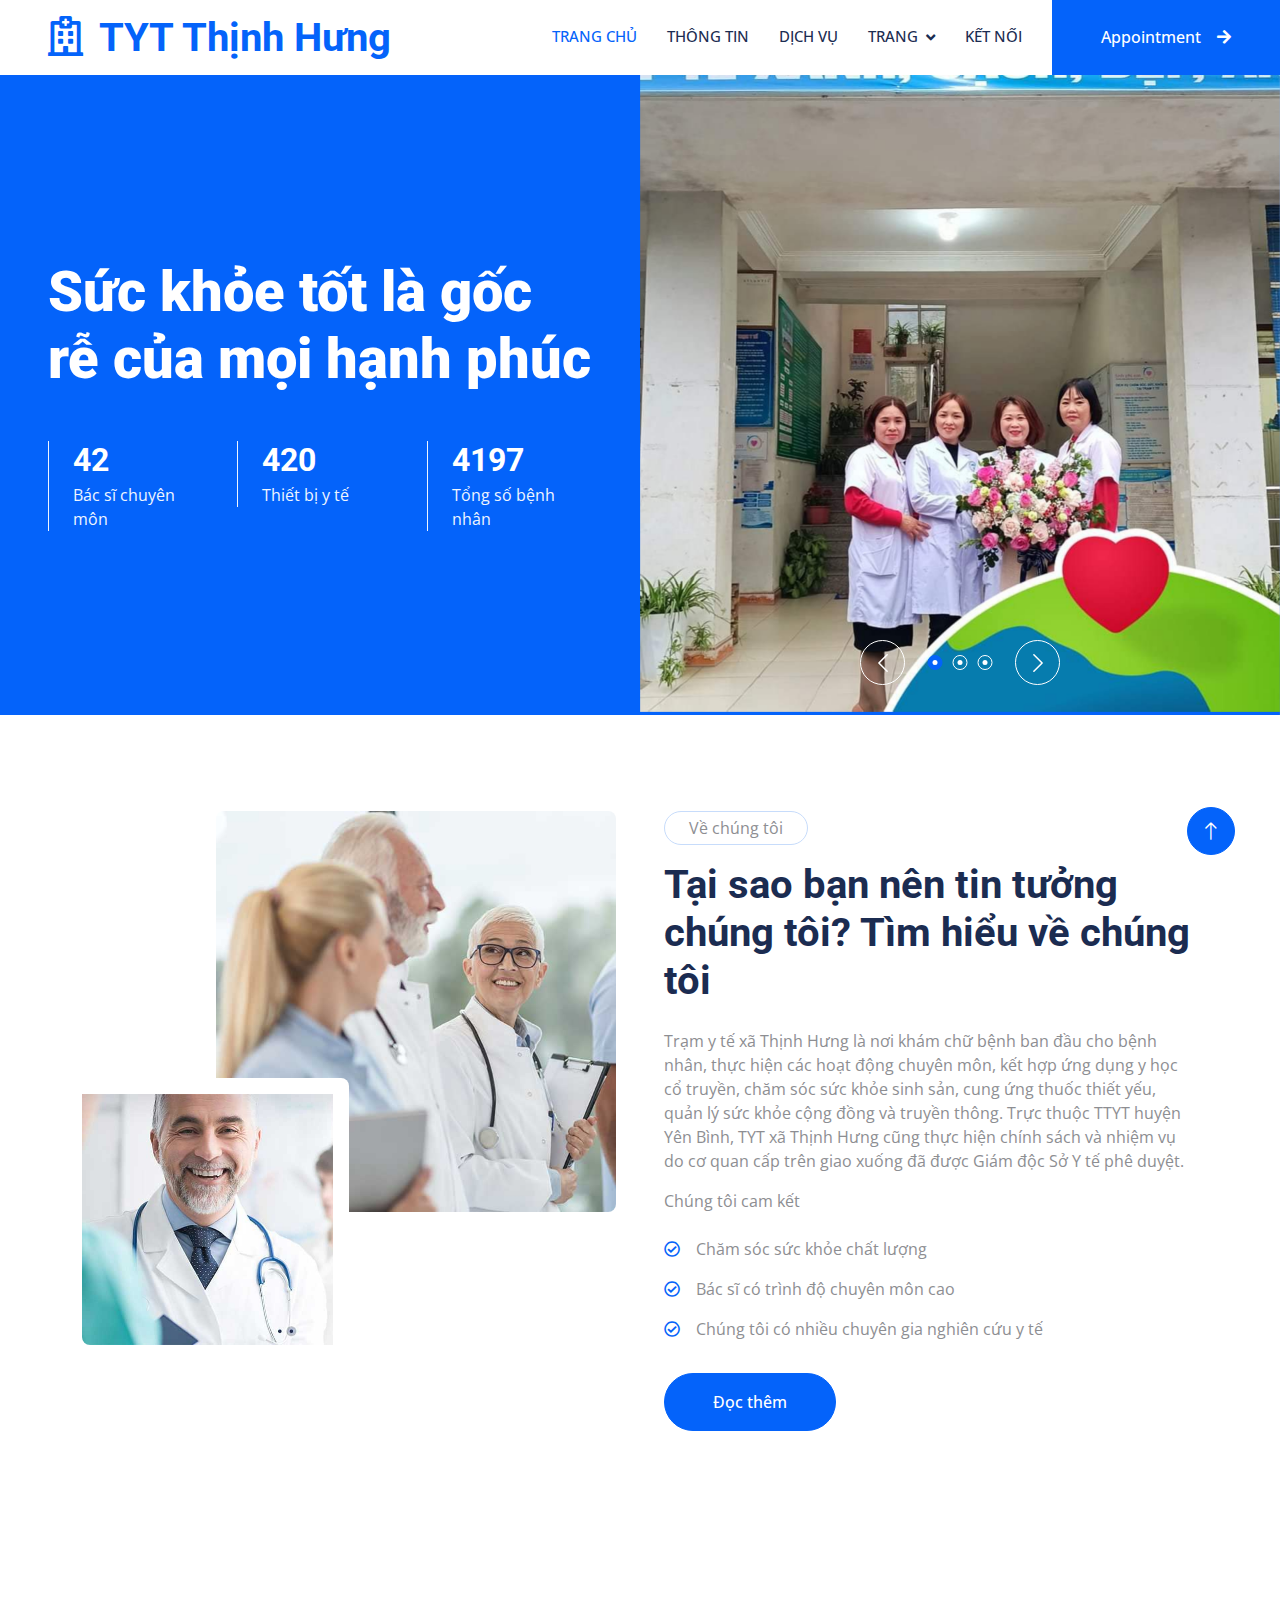
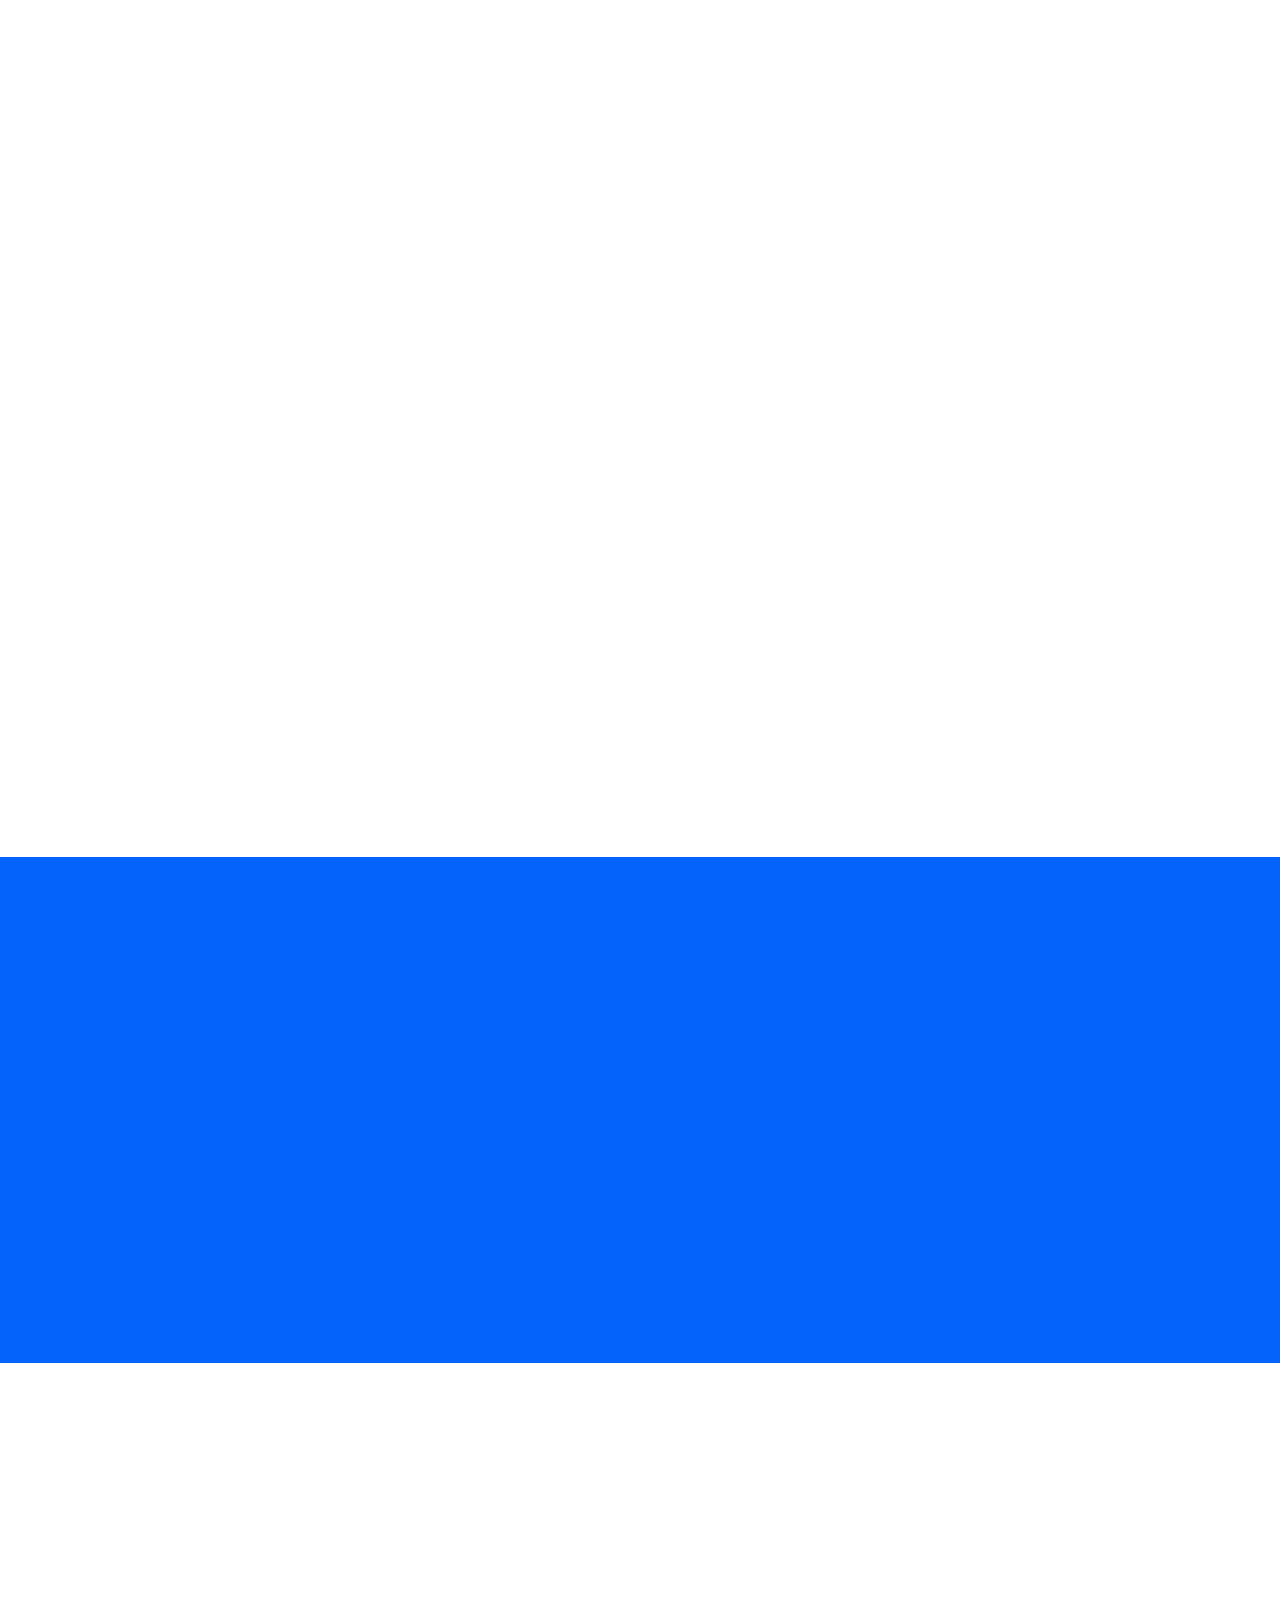
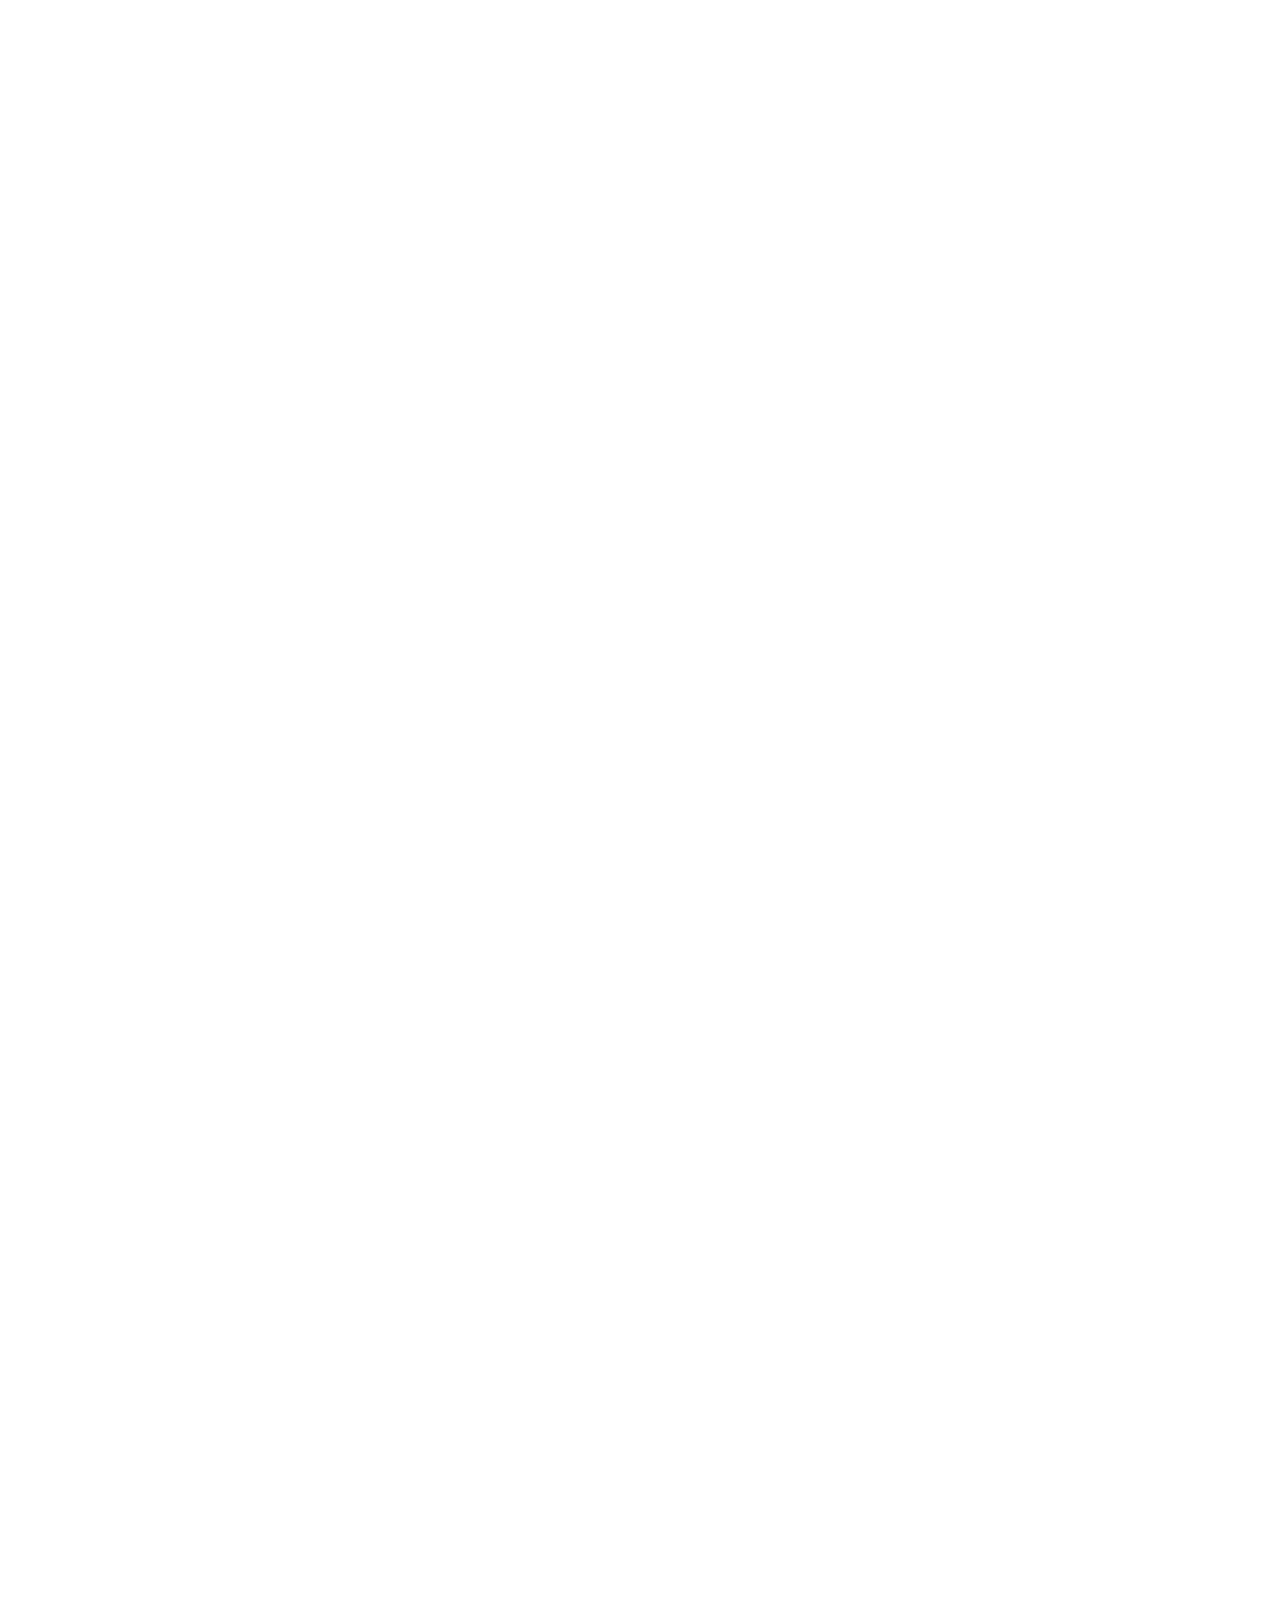
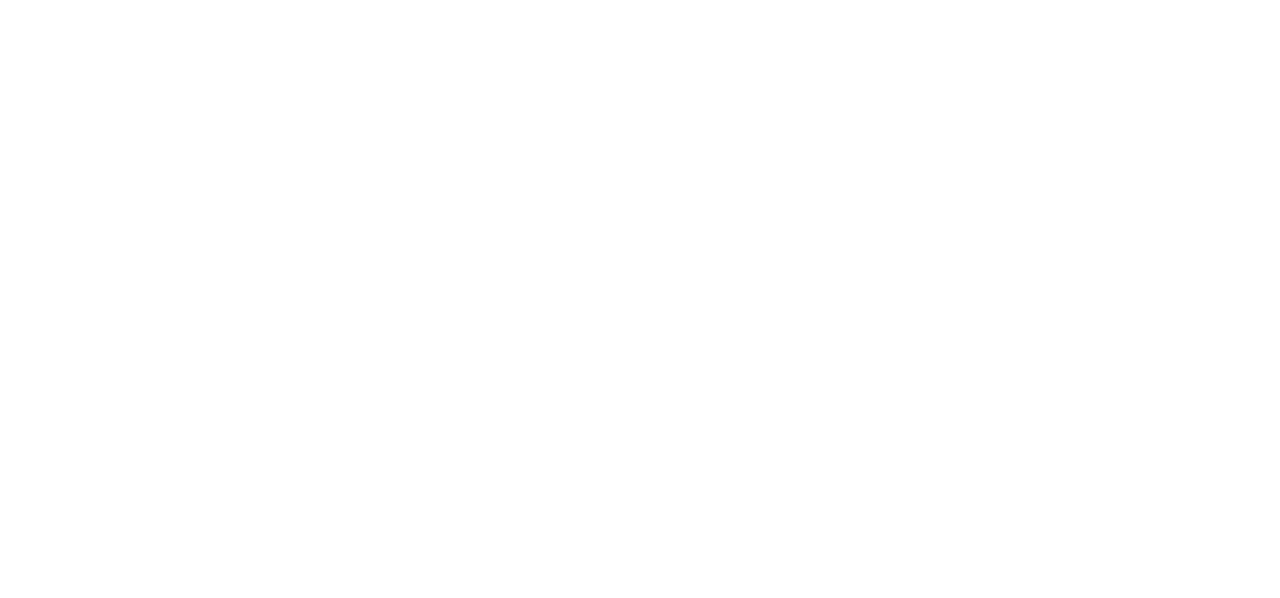
==== index.html @ c7a98147 "Add files via upload" ====
<!DOCTYPE html>
<html lang="en">

<head>
    <meta charset="utf-8">
    <title>Trạm y tế Thịnh Hưng</title>
    <meta content="width=device-width, initial-scale=1.0" name="viewport">
    <meta content="" name="keywords">
    <meta content="" name="description">

    <!-- Favicon -->
    <link href="img/favicon.ico" rel="icon">
    <link rel="shortcut icon" type="image/png" href="./img/icon-web.jpg"/>

    <!-- Google Web Fonts -->
    <link rel="preconnect" href="https://fonts.googleapis.com">
    <link rel="preconnect" href="https://fonts.gstatic.com" crossorigin>
    <link href="https://fonts.googleapis.com/css2?family=Open+Sans:wght@400;500&family=Roboto:wght@500;700;900&display=swap" rel="stylesheet"> 

    <!-- Icon Font Stylesheet -->
    <link href="https://cdnjs.cloudflare.com/ajax/libs/font-awesome/5.10.0/css/all.min.css" rel="stylesheet">
    <link href="https://cdn.jsdelivr.net/npm/bootstrap-icons@1.4.1/font/bootstrap-icons.css" rel="stylesheet">

    <!-- Libraries Stylesheet -->
    <link href="lib/animate/animate.min.css" rel="stylesheet">
    <link href="lib/owlcarousel/assets/owl.carousel.min.css" rel="stylesheet">
    <link href="lib/tempusdominus/css/tempusdominus-bootstrap-4.min.css" rel="stylesheet" />

    <!-- Customized Bootstrap Stylesheet -->
    <link href="css/bootstrap.min.css" rel="stylesheet">

    <!-- Template Stylesheet -->
    <link href="css/style.css" rel="stylesheet">
</head>

<body>
    <!-- Spinner Start -->
    <div id="spinner" class="show bg-white position-fixed translate-middle w-100 vh-100 top-50 start-50 d-flex align-items-center justify-content-center">
        <div class="spinner-grow text-primary" style="width: 3rem; height: 3rem;" role="status">
            <span class="sr-only">Loading...</span>
        </div>
    </div>
    <!-- Spinner End -->


    <!-- Topbar Start -->
    <!-- <div class="container-fluid bg-light p-0 wow fadeIn" data-wow-delay="0.1s">
        <div class="row gx-0 d-none d-lg-flex">
            <div class="col-lg-7 px-5 text-start">
                <div class="h-100 d-inline-flex align-items-center py-3 me-4">
                    <small class="fa fa-map-marker-alt text-primary me-2"></small>
                    <small>Địa chỉ: Km19, quốc lộ 70, xã Thịnh Hưng, huyện Yên Bình, tỉnh Yên Bái
                    </small>
                </div>
                <div class="h-100 d-inline-flex align-items-center py-3">
                    <small class="far fa-clock text-primary me-2"></small>
                    <small>T2 - T6 : 08.00 Sáng - 17.00 Chiều</small>
                </div>
            </div>
            <div class="col-lg-5 px-5 text-end">
                <div class="h-100 d-inline-flex align-items-center py-3 me-4">
                    <small class="fa fa-phone-alt text-primary me-2"></small>
                    <small> HotLine: +0947 998 065
                    </small>
                </div>
                <div class="h-100 d-inline-flex align-items-center">
                    <a class="btn btn-sm-square rounded-circle bg-white text-primary me-1" href="https://www.facebook.com/p/Tr%E1%BA%A1m-y-t%E1%BA%BF-x%C3%A3-Th%E1%BB%8Bnh-H%C6%B0ng-61551927689350/"><i class="fab fa-facebook-f"></i></a>
                    <a class="btn btn-sm-square rounded-circle bg-white text-primary me-1" href=""><i class="fab fa-twitter"></i></a>
                    <a class="btn btn-sm-square rounded-circle bg-white text-primary me-1" href=""><i class="fab fa-linkedin-in"></i></a>
                    <a class="btn btn-sm-square rounded-circle bg-white text-primary me-0" href=""><i class="fab fa-instagram"></i></a>
                </div>
            </div>
        </div>
    </div> -->
    <!-- Topbar End -->


    <!-- Navbar Start -->
    <nav class="navbar navbar-expand-lg bg-white navbar-light sticky-top p-0 wow fadeIn" data-wow-delay="0.1s">
        <a href="index.html" class="navbar-brand d-flex align-items-center px-4 px-lg-5">
            <h1 class="m-0 text-primary"><i class="far fa-hospital me-3"></i>TYT Thịnh Hưng</h1>
        </a>
        <button type="button" class="navbar-toggler me-4" data-bs-toggle="collapse" data-bs-target="#navbarCollapse">
            <span class="navbar-toggler-icon"></span>
        </button>
        <div class="collapse navbar-collapse" id="navbarCollapse">
            <div class="navbar-nav ms-auto p-4 p-lg-0">
                <a href="index.html" class="nav-item nav-link active">Trang chủ</a>
                <a href="about.html" class="nav-item nav-link">Thông tin</a>
                <a href="service.html" class="nav-item nav-link">Dịch vụ</a>
                <div class="nav-item dropdown">
                    <a href="#" class="nav-link dropdown-toggle" data-bs-toggle="dropdown">Trang</a>
                    <div class="dropdown-menu rounded-0 rounded-bottom m-0">
                        <a href="feature.html" class="dropdown-item">Feature</a>
                        <a href="team.html" class="dropdown-item">Các B.S của chúng tôi</a>
                        <a href="appointment.html" class="dropdown-item">Đặt lịch thăm khám</a>
                        <a href="testimonial.html" class="dropdown-item">Đánh giá</a>
                        <a href="404.html" class="dropdown-item">404 Page</a>
                    </div>
                </div>
                <a href="contact.html" class="nav-item nav-link">Kết nối</a>
            </div>
            <a href="" class="btn btn-primary rounded-0 py-4 px-lg-5 d-none d-lg-block">Appointment<i class="fa fa-arrow-right ms-3"></i></a>
        </div>
    </nav>
    <!-- Navbar End -->


    <!-- Header Start -->
    <div class="container-fluid header bg-primary p-0 mb-5">
        <div class="row g-0 align-items-center flex-column-reverse flex-lg-row">
            <div class="col-lg-6 p-5 wow fadeIn" data-wow-delay="0.1s">
                <h1 class="display-4 text-white mb-5">Sức khỏe tốt là gốc rễ của mọi hạnh phúc</h1>
                <div class="row g-4">
                    <div class="col-sm-4">
                        <div class="border-start border-light ps-4">
                            <h2 class="text-white mb-1" data-toggle="counter-up">123</h2>
                            <p class="text-light mb-0">Bác sĩ chuyên môn</p>
                        </div>
                    </div>
                    <div class="col-sm-4">
                        <div class="border-start border-light ps-4">
                            <h2 class="text-white mb-1" data-toggle="counter-up">1234</h2>
                            <p class="text-light mb-0">Thiết bị y tế</p>
                        </div>
                    </div>
                    <div class="col-sm-4">
                        <div class="border-start border-light ps-4">
                            <h2 class="text-white mb-1" data-toggle="counter-up">12345</h2>
                            <p class="text-light mb-0">Tổng số bệnh nhân</p>
                        </div>
                    </div>
                </div>
            </div>
            <div class="col-lg-6 wow fadeIn" data-wow-delay="0.5s">
                <div class="owl-carousel header-carousel">
                    <div class="owl-carousel-item position-relative">
                        <img class="img-fluid" src="img/carosel_1-1.jpg" alt="">
                        <!-- <div class="owl-carousel-text">
                            <h1 class="display-1 text-white mb-0">Meo</h1>
                        </div> -->
                    </div>
                    <div class="owl-carousel-item position-relative">
                        <img class="img-fluid" src="img/carousel-2.jpg" alt="">
                        <!-- <div class="owl-carousel-text">
                            <h1 class="display-1 text-white mb-0">Dog</h1>
                        </div> -->
                    </div>
                    <div class="owl-carousel-item position-relative">
                        <img class="img-fluid" src="img/carousel-3.jpg" alt="">
                        <!-- <div class="owl-carousel-text">
                            <h1 class="display-1 text-white mb-0">Chicken</h1>
                        </div> -->
                    </div>
                </div>
            </div>
        </div>
    </div>
    <!-- Header End -->


    <!-- About Start -->
    <div class="container-xxl py-5">
        <div class="container">
            <div class="row g-5">
                <div class="col-lg-6 wow fadeIn" data-wow-delay="0.1s">
                    <div class="d-flex flex-column">
                        <img class="img-fluid rounded w-75 align-self-end" src="img/about-1.jpg" alt="">
                        <img class="img-fluid rounded w-50 bg-white pt-3 pe-3" src="img/about-2.jpg" alt="" style="margin-top: -25%;">
                    </div>
                </div>
                <div class="col-lg-6 wow fadeIn" data-wow-delay="0.5s">
                    <p class="d-inline-block border rounded-pill py-1 px-4">Về chúng tôi</p>
                    <h1 class="mb-4">Tại sao bạn nên tin tưởng chúng tôi? Tìm hiểu về chúng tôi</h1>
                    <p>Trạm y tế xã Thịnh Hưng là nơi khám chữ bệnh ban đầu cho bệnh nhân, thực hiện các hoạt động chuyên môn, kết hợp ứng dụng y học cổ truyền, chăm sóc sức khỏe sinh sản, cung ứng thuốc thiết yếu, quản lý sức khỏe cộng đồng và truyền thông. Trực thuộc TTYT huyện Yên Bình, TYT xã Thịnh Hưng cũng thực hiện chính sách và nhiệm vụ do cơ quan cấp trên giao xuống đã được Giám độc Sở Y tế phê duyệt.
                    </p>
                    <p class="mb-4">Chúng tôi cam kết</p>
                    <p><i class="far fa-check-circle text-primary me-3"></i>Chăm sóc sức khỏe chất lượng</p>
                    <p><i class="far fa-check-circle text-primary me-3"></i>Bác sĩ có trình độ chuyên môn cao</p>
                    <p><i class="far fa-check-circle text-primary me-3"></i>Chúng tôi có nhiều chuyên gia nghiên cứu y tế</p>
                    <a class="btn btn-primary rounded-pill py-3 px-5 mt-3" href="">Đọc thêm</a>
                </div>
            </div>
        </div>
    </div>
    <!-- About End -->


    <!-- Service Start -->
    <div class="container-xxl py-5">
        <div class="container">
            <div class="text-center mx-auto mb-5 wow fadeInUp" data-wow-delay="0.1s" style="max-width: 600px;">
                <p class="d-inline-block border rounded-pill py-1 px-4">Dịch vụ</p>
                <h1>Giải pháp chăm sóc sức khỏe</h1>
            </div>
            <div class="row g-4">
                <div class="col-lg-4 col-md-6 wow fadeInUp" data-wow-delay="0.1s">
                    <div class="service-item bg-light rounded h-100 p-5">
                        <div class="d-inline-flex align-items-center justify-content-center bg-white rounded-circle mb-4" style="width: 65px; height: 65px;">
                            <i class="fa fa-heartbeat text-primary fs-4"></i>
                        </div>
                        <h4 class="mb-3">Vắc xin cho trẻ em</h4>
                        <p class="mb-4">Cái j đó giới thiệu ra.</p>
                        <a class="btn" href=""><i class="fa fa-plus text-primary me-3"></i>Đọc thêm</a>
                    </div>
                </div>
                <div class="col-lg-4 col-md-6 wow fadeInUp" data-wow-delay="0.3s">
                    <div class="service-item bg-light rounded h-100 p-5">
                        <div class="d-inline-flex align-items-center justify-content-center bg-white rounded-circle mb-4" style="width: 65px; height: 65px;">
                            <i class="fa fa-x-ray text-primary fs-4"></i>
                        </div>
                        <h4 class="mb-3">Tiêm phòng</h4>
                        <p class="mb-4">Cái j đó giới thiệu ra.</p>
                        <a class="btn" href=""><i class="fa fa-plus text-primary me-3"></i>Đọc thêm</a>
                    </div>
                </div>
                <div class="col-lg-4 col-md-6 wow fadeInUp" data-wow-delay="0.5s">
                    <div class="service-item bg-light rounded h-100 p-5">
                        <div class="d-inline-flex align-items-center justify-content-center bg-white rounded-circle mb-4" style="width: 65px; height: 65px;">
                            <i class="fa fa-brain text-primary fs-4"></i>
                        </div>
                        <h4 class="mb-3">Khám tổng quát sức khỏe</h4>
                        <p class="mb-4">Cái j đó giới thiệu ra</p>
                        <a class="btn" href=""><i class="fa fa-plus text-primary me-3"></i>Read More</a>
                    </div>
                </div>
                <div class="col-lg-4 col-md-6 wow fadeInUp" data-wow-delay="0.1s">
                    <div class="service-item bg-light rounded h-100 p-5">
                        <div class="d-inline-flex align-items-center justify-content-center bg-white rounded-circle mb-4" style="width: 65px; height: 65px;">
                            <i class="fa fa-wheelchair text-primary fs-4"></i>
                        </div>
                        <h4 class="mb-3">Sơ cứu y tế</h4>
                        <p class="mb-4">Cái j đó giới thiệu ra</p>
                        <a class="btn" href=""><i class="fa fa-plus text-primary me-3"></i>Read More</a>
                    </div>
                </div>
                <div class="col-lg-4 col-md-6 wow fadeInUp" data-wow-delay="0.3s">
                    <div class="service-item bg-light rounded h-100 p-5">
                        <div class="d-inline-flex align-items-center justify-content-center bg-white rounded-circle mb-4" style="width: 65px; height: 65px;">
                            <i class="fa fa-tooth text-primary fs-4"></i>
                        </div>
                        <h4 class="mb-3">Phẫu thuật nha khoa</h4>
                        <p class="mb-4">Cái j đó giới thiệu ra</p>
                        <a class="btn" href=""><i class="fa fa-plus text-primary me-3"></i>Read More</a>
                    </div>
                </div>
                <div class="col-lg-4 col-md-6 wow fadeInUp" data-wow-delay="0.5s">
                    <div class="service-item bg-light rounded h-100 p-5">
                        <div class="d-inline-flex align-items-center justify-content-center bg-white rounded-circle mb-4" style="width: 65px; height: 65px;">
                            <i class="fa fa-vials text-primary fs-4"></i>
                        </div>
                        <h4 class="mb-3">Phòng thí nghiệm</h4>
                        <p class="mb-4">Cái j đó giới thiệu ra</p>
                        <a class="btn" href=""><i class="fa fa-plus text-primary me-3"></i>Read More</a>
                    </div>
                </div>
            </div>
        </div>
    </div>
    <!-- Service End -->


    <!-- Feature Start -->
    <div class="container-fluid bg-primary overflow-hidden my-5 px-lg-0">
        <div class="container feature px-lg-0">
            <div class="row g-0 mx-lg-0">
                <div class="col-lg-6 feature-text py-5 wow fadeIn" data-wow-delay="0.1s">
                    <div class="p-lg-5 ps-lg-0">
                        <p class="d-inline-block border rounded-pill text-light py-1 px-4">Đặc điểm nổi bật</p>
                        <h1 class="text-white mb-4">Tại sao nên chọn chúng tôi</h1>
                        <p class="text-white mb-4 pb-2">Thích thì chọn</p>
                        <div class="row g-4">
                            <div class="col-6">
                                <div class="d-flex align-items-center">
                                    <div class="d-flex flex-shrink-0 align-items-center justify-content-center rounded-circle bg-light" style="width: 55px; height: 55px;">
                                        <i class="fa fa-user-md text-primary"></i>
                                    </div>
                                    <div class="ms-4">
                                        <p class="text-white mb-2">Kinh nghiệm</p>
                                        <h5 class="text-white mb-0">Bác sĩ</h5>
                                    </div>
                                </div>
                            </div>
                            <div class="col-6">
                                <div class="d-flex align-items-center">
                                    <div class="d-flex flex-shrink-0 align-items-center justify-content-center rounded-circle bg-light" style="width: 55px; height: 55px;">
                                        <i class="fa fa-check text-primary"></i>
                                    </div>
                                    <div class="ms-4">
                                        <p class="text-white mb-2">Chất lượng</p>
                                        <h5 class="text-white mb-0">Dịch vụ</h5>
                                    </div>
                                </div>
                            </div>
                            <div class="col-6">
                                <div class="d-flex align-items-center">
                                    <div class="d-flex flex-shrink-0 align-items-center justify-content-center rounded-circle bg-light" style="width: 55px; height: 55px;">
                                        <i class="fa fa-comment-medical text-primary"></i>
                                    </div>
                                    <div class="ms-4">
                                        <p class="text-white mb-2">Tích cực</p>
                                        <h5 class="text-white mb-0">Tư vấn</h5>
                                    </div>
                                </div>
                            </div>
                            <div class="col-6">
                                <div class="d-flex align-items-center">
                                    <div class="d-flex flex-shrink-0 align-items-center justify-content-center rounded-circle bg-light" style="width: 55px; height: 55px;">
                                        <i class="fa fa-headphones text-primary"></i>
                                    </div>
                                    <div class="ms-4">
                                        <p class="text-white mb-2">24/24</p>
                                        <h5 class="text-white mb-0">Hỗ trợ</h5>
                                    </div>
                                </div>
                            </div>
                        </div>
                    </div>
                </div>
                <div class="col-lg-6 pe-lg-0 wow fadeIn" data-wow-delay="0.5s" style="min-height: 400px;">
                    <div class="position-relative h-100">
                        <img class="position-absolute img-fluid w-100 h-100" src="img/feature.jpg" style="object-fit: cover;" alt="">
                    </div>
                </div>
            </div>
        </div>
    </div>
    <!-- Feature End -->


    <!-- Team Start -->
    <div class="container-xxl py-5">
        <div class="container">
            <div class="text-center mx-auto mb-5 wow fadeInUp" data-wow-delay="0.1s" style="max-width: 600px;">
                <p class="d-inline-block border rounded-pill py-1 px-4">Bác sĩ</p>
                <h1>Kinh nghiệm của các Bác Sĩ chúng tôi</h1>
            </div>
            <div class="row g-4">
                <div class="col-lg-3 col-md-6 wow fadeInUp" data-wow-delay="0.1s">
                    <div class="team-item position-relative rounded overflow-hidden">
                        <div class="overflow-hidden">
                            <img class="img-fluid" src="img/team-1.jpg" alt="">
                        </div>
                        <div class="team-text bg-light text-center p-4">
                            <h5>Quỳnh Hương</h5>
                            <p class="text-primary">Khoa Tim mạch</p>
                            <div class="team-social text-center">
                                <a class="btn btn-square" href=""><i class="fab fa-facebook-f"></i></a>
                                <a class="btn btn-square" href=""><i class="fab fa-twitter"></i></a>
                                <a class="btn btn-square" href=""><i class="fab fa-instagram"></i></a>
                            </div>
                        </div>
                    </div>
                </div>
                <div class="col-lg-3 col-md-6 wow fadeInUp" data-wow-delay="0.3s">
                    <div class="team-item position-relative rounded overflow-hidden">
                        <div class="overflow-hidden">
                            <img class="img-fluid" src="img/BSLong.jpg" alt="">
                        </div>
                        <div class="team-text bg-light text-center p-4">
                            <h5>Hà Hoàng Long</h5>
                            <p class="text-primary">Khoa Sinh Sản</p>
                            <div class="team-social text-center">
                                <a class="btn btn-square" href=""><i class="fab fa-facebook-f"></i></a>
                                <a class="btn btn-square" href=""><i class="fab fa-twitter"></i></a>
                                <a class="btn btn-square" href=""><i class="fab fa-instagram"></i></a>
                            </div>
                        </div>
                    </div>
                </div>
                <div class="col-lg-3 col-md-6 wow fadeInUp" data-wow-delay="0.5s">
                    <div class="team-item position-relative rounded overflow-hidden">
                        <div class="overflow-hidden">
                            <img class="img-fluid" src="img/team-3.jpg" alt="">
                        </div>
                        <div class="team-text bg-light text-center p-4">
                            <h5>Doctor Name</h5>
                            <p class="text-primary">Department</p>
                            <div class="team-social text-center">
                                <a class="btn btn-square" href=""><i class="fab fa-facebook-f"></i></a>
                                <a class="btn btn-square" href=""><i class="fab fa-twitter"></i></a>
                                <a class="btn btn-square" href=""><i class="fab fa-instagram"></i></a>
                            </div>
                        </div>
                    </div>
                </div>
                <div class="col-lg-3 col-md-6 wow fadeInUp" data-wow-delay="0.7s">
                    <div class="team-item position-relative rounded overflow-hidden">
                        <div class="overflow-hidden">
                            <img class="img-fluid" src="img/team-4.jpg" alt="">
                        </div>
                        <div class="team-text bg-light text-center p-4">
                            <h5>Doctor Name</h5>
                            <p class="text-primary">Department</p>
                            <div class="team-social text-center">
                                <a class="btn btn-square" href=""><i class="fab fa-facebook-f"></i></a>
                                <a class="btn btn-square" href=""><i class="fab fa-twitter"></i></a>
                                <a class="btn btn-square" href=""><i class="fab fa-instagram"></i></a>
                            </div>
                        </div>
                    </div>
                </div>
            </div>
        </div>
    </div>
    <!-- Team End -->


    <!-- Appointment Start -->
    <div class="container-xxl py-5">
        <div class="container">
            <div class="row g-5">
                <div class="col-lg-6 wow fadeInUp" data-wow-delay="0.1s">
                    <p class="d-inline-block border rounded-pill py-1 px-4">Đặt Lịch</p>
                    <h1 class="mb-4">Đặt lịch hẹn đến thăm bác sĩ của chúng tôi</h1>
                    <p class="mb-4">Đặt lịch để làm j đó...</p>
                    <div class="bg-light rounded d-flex align-items-center p-5 mb-4">
                        <div class="d-flex flex-shrink-0 align-items-center justify-content-center rounded-circle bg-white" style="width: 55px; height: 55px;">
                            <i class="fa fa-phone-alt text-primary"></i>
                        </div>
                        <div class="ms-4">
                            <p class="mb-2">Liên hệ cho chúng tôi ngay</p>
                            <h5 class="mb-0">0947 998 065</h5>
                        </div>
                    </div>
                    <div class="bg-light rounded d-flex align-items-center p-5">
                        <div class="d-flex flex-shrink-0 align-items-center justify-content-center rounded-circle bg-white" style="width: 55px; height: 55px;">
                            <i class="fa fa-envelope-open text-primary"></i>
                        </div>
                        <div class="ms-4">
                            <p class="mb-2">Gửi thư cho chúng tôi qua địa chỉ: </p>
                            <h5 class="mb-0">tytthinhhingyb@gmail.com</h5>
                        </div>
                    </div>
                </div>
                <div class="col-lg-6 wow fadeInUp" data-wow-delay="0.5s">
                    <div class="bg-light rounded h-100 d-flex align-items-center p-5">
                        <form>
                            <div class="row g-3">
                                <div class="col-12 col-sm-6">
                                    <input type="text" class="form-control border-0" placeholder="Tên" style="height: 55px;">
                                </div>
                                <div class="col-12 col-sm-6">
                                    <input type="email" class="form-control border-0" placeholder="Địa chỉ Email" style="height: 55px;">
                                </div>
                                <div class="col-12 col-sm-6">
                                    <input type="text" class="form-control border-0" placeholder="Số điện thoại" style="height: 55px;">
                                </div>
                                <div class="col-12 col-sm-6">
                                    <select class="form-select border-0" style="height: 55px;">
                                        <option selected>Chọn bác sĩ</option>
                                        <option value="1">Doctor 1</option>
                                        <option value="2">Doctor 2</option>
                                        <option value="3">Doctor 3</option>
                                    </select>
                                </div>
                                <div class="col-12 col-sm-6">
                                    <div class="date" id="date" data-target-input="nearest">
                                        <input type="text"
                                            class="form-control border-0 datetimepicker-input"
                                            placeholder="Chọn ngày" data-target="#date" data-toggle="datetimepicker" style="height: 55px;">
                                    </div>
                                </div>
                                <div class="col-12 col-sm-6">
                                    <div class="time" id="time" data-target-input="nearest">
                                        <input type="text"
                                            class="form-control border-0 datetimepicker-input"
                                            placeholder="Chọn ngày" data-target="#time" data-toggle="datetimepicker" style="height: 55px;">
                                    </div>
                                </div>
                                <div class="col-12">
                                    <textarea class="form-control border-0" rows="5" placeholder="Hãy miêu tả vấn đề của bạn"></textarea>
                                </div>
                                <div class="col-12">
                                    <button class="btn btn-primary w-100 py-3" type="submit">Đặt lịch hẹn</button>
                                </div>
                            </div>
                        </form>
                    </div>
                </div>
            </div>
        </div>
    </div>
    <!-- Appointment End -->


    <!-- Testimonial Start -->
    <div class="container-xxl py-5">
        <div class="container">
            <div class="text-center mx-auto mb-5 wow fadeInUp" data-wow-delay="0.1s" style="max-width: 600px;">
                <p class="d-inline-block border rounded-pill py-1 px-4">Phản ánh</p>
                <h1>Bệnh nhân của chúng tôi nói gì!</h1>
            </div>
            <div class="owl-carousel testimonial-carousel wow fadeInUp" data-wow-delay="0.1s">
                <div class="testimonial-item text-center">
                    <img class="img-fluid bg-light rounded-circle p-2 mx-auto mb-4" src="img/testimonial-1.jpg" style="width: 100px; height: 100px;">
                    <div class="testimonial-text rounded text-center p-4">
                        <p>.</p>
                        <h5 class="mb-1">Tên bệnh nhân</h5>
                        <span class="fst-italic">Nghề nghiệp</span>
                    </div>
                </div>
                <div class="testimonial-item text-center">
                    <img class="img-fluid bg-light rounded-circle p-2 mx-auto mb-4" src="img/testimonial-2.jpg" style="width: 100px; height: 100px;">
                    <div class="testimonial-text rounded text-center p-4">
                        <p>Coment về bệnh tình</p>
                        <h5 class="mb-1">Tên bệnh nhân</h5>
                        <span class="fst-italic">Nghề nghiệp</span>
                    </div>
                </div>
                <div class="testimonial-item text-center">
                    <img class="img-fluid bg-light rounded-circle p-2 mx-auto mb-4" src="img/testimonial-3.jpg" style="width: 100px; height: 100px;">
                    <div class="testimonial-text rounded text-center p-4">
                        <p>Coment về bệnh tình</p>
                        <h5 class="mb-1">Tên bệnh nhân</h5>
                        <span class="fst-italic">Nghề nghiệp</span>
                    </div>
                </div>
            </div>
        </div>
    </div>
    <!-- Testimonial End -->


    <!-- Footer Start -->
    <div class="container-fluid bg-dark text-light footer mt-5 pt-5 wow fadeIn" data-wow-delay="0.1s">
        <div class="container py-5">
            <div class="row g-5">
                <div class="col-lg-3 col-md-6">
                    <h5 class="text-light mb-4">Địa chỉ</h5>
                    <p class="mb-2"><i class="fa fa-map-marker-alt me-3"></i>Km19, quốc lộ 70, xã Thịnh Hưng, huyện Yên Bình, tỉnh Yên Bái</p>
                    <p class="mb-2"><i class="fa fa-phone-alt me-3"></i>0947 998 065</p>
                    <p class="mb-2"><i class="fa fa-envelope me-3"></i>tytthinhhingyb@gmail.com</p>
                    <div class="d-flex pt-2">
                        <a class="btn btn-outline-light btn-social rounded-circle" href=""><i class="fab fa-twitter"></i></a>
                        <a class="btn btn-outline-light btn-social rounded-circle" href="https://www.facebook.com/p/Tr%E1%BA%A1m-y-t%E1%BA%BF-x%C3%A3-Th%E1%BB%8Bnh-H%C6%B0ng-61551927689350/"><i class="fab fa-facebook-f"></i></a>
                        <a class="btn btn-outline-light btn-social rounded-circle" href=""><i class="fab fa-youtube"></i></a>
                        <a class="btn btn-outline-light btn-social rounded-circle" href=""><i class="fab fa-linkedin-in"></i></a>
                    </div>
                </div>
                <div class="col-lg-3 col-md-6">
                    <h5 class="text-light mb-4">Dịch vụ </h5>
                    <a class="btn btn-link" href="">Vắc xin cho trẻ em</a>
                    <a class="btn btn-link" href="">Tiêm phòng</a>
                    <a class="btn btn-link" href="">Khám tổng quát sức khỏe</a>
                    <a class="btn btn-link" href="">Sơ cứu y tế</a>
                    <a class="btn btn-link" href="">Phẫu thuật nha khoa</a>
                    <a class="btn btn-link" href="">Phòng thí nghiệm</a>
                </div>
                <div class="col-lg-3 col-md-6">
                    <h5 class="text-light mb-4">Phụ lục</h5>
                    <a class="btn btn-link" href="">Về chúng tôi</a>
                    <a class="btn btn-link" href="">Liên hệ</a>
                    <a class="btn btn-link" href="">Dịch vụ của chúng tôi</a>
                    <a class="btn btn-link" href="">Điều khoản & Điều kiện</a>
                    <a class="btn btn-link" href="">Hỗ trợ</a>
                </div>
                <div class="col-lg-3 col-md-6">
                    <h5 class="text-light mb-4">Bản tin</h5>
                    <p>Lương y như từ mẫu.</p>
                    <div class="position-relative mx-auto" style="max-width: 400px;">
                        <input class="form-control border-0 w-100 py-3 ps-4 pe-5" type="text" placeholder="Email của bạn">
                        <button type="button" class="btn btn-primary py-2 position-absolute top-0 end-0 mt-2 me-2">Đăng ký</button>
                    </div>
                </div>
            </div>
        </div>
        <div class="container">
            <div class="copyright">
                <div class="row">
                    <div class="col-md-6 text-center text-md-start mb-3 mb-md-0">
                        &copy; <a class="border-bottom" href="#">Trạm y tế xã Thịnh Hưng</a>.
                    </div>
                    <div class="col-md-6 text-center text-md-end">
                        <!--/*** This template is free as long as you keep the footer author’s credit link/attribution link/backlink. If you'd like to use the template without the footer author’s credit link/attribution link/backlink, you can purchase the Credit Removal License from "https://htmlcodex.com/credit-removal". Thank you for your support. ***/-->
                        Designed By <a class="border-bottom" href="">ThienBK</a>
                    </div>
                </div>
            </div>
        </div>
    </div>
    <!-- Footer End -->


    <!-- Back to Top -->
    <a href="#" class="btn btn-lg btn-primary btn-lg-square rounded-circle back-to-top"><i class="bi bi-arrow-up"></i></a>


    <!-- JavaScript Libraries -->
    <script src="https://code.jquery.com/jquery-3.4.1.min.js"></script>
    <script src="https://cdn.jsdelivr.net/npm/bootstrap@5.0.0/dist/js/bootstrap.bundle.min.js"></script>
    <script src="lib/wow/wow.min.js"></script>
    <script src="lib/easing/easing.min.js"></script>
    <script src="lib/waypoints/waypoints.min.js"></script>
    <script src="lib/counterup/counterup.min.js"></script>
    <script src="lib/owlcarousel/owl.carousel.min.js"></script>
    <script src="lib/tempusdominus/js/moment.min.js"></script>
    <script src="lib/tempusdominus/js/moment-timezone.min.js"></script>
    <script src="lib/tempusdominus/js/tempusdominus-bootstrap-4.min.js"></script>

    <!-- Template Javascript -->
    <script src="js/main.js"></script>
</body>

</html>
---- css/style.css ----
/********** Template CSS **********/
:root {
    --primary: #0463FA;
    --light: #EFF5FF;
    --dark: #1B2C51;
}

.fw-medium {
    font-weight: 500 !important;
}

.fw-bold {
    font-weight: 700 !important;
}

.fw-black {
    font-weight: 900 !important;
}

.back-to-top {
    position: fixed;
    display: none;
    right: 45px;
    bottom: 45px;
    z-index: 99;
}


/*** Spinner ***/
#spinner {
    opacity: 0;
    visibility: hidden;
    transition: opacity .5s ease-out, visibility 0s linear .5s;
    z-index: 99999;
}

#spinner.show {
    transition: opacity .5s ease-out, visibility 0s linear 0s;
    visibility: visible;
    opacity: 1;
}


/*** Button ***/
.btn {
    font-weight: 500;
    transition: .5s;
}

.btn.btn-primary,
.btn.btn-secondary {
    color: #FFFFFF;
}

.btn-square {
    width: 38px;
    height: 38px;
}

.btn-sm-square {
    width: 32px;
    height: 32px;
}

.btn-lg-square {
    width: 48px;
    height: 48px;
}

.btn-square,
.btn-sm-square,
.btn-lg-square {
    padding: 0;
    display: flex;
    align-items: center;
    justify-content: center;
    font-weight: normal;
}


/*** Navbar ***/
.navbar .dropdown-toggle::after {
    border: none;
    content: "\f107";
    font-family: "Font Awesome 5 Free";
    font-weight: 900;
    vertical-align: middle;
    margin-left: 8px;
}

.navbar .navbar-nav .nav-link {
    margin-right: 30px;
    padding: 25px 0;
    color: #FFFFFF;
    font-size: 15px;
    font-weight: 500;
    text-transform: uppercase;
    outline: none;
}

.navbar .navbar-nav .nav-link:hover,
.navbar .navbar-nav .nav-link.active {
    color: var(--primary);
}

@media (max-width: 991.98px) {
    .navbar .navbar-nav .nav-link  {
        margin-right: 0;
        padding: 10px 0;
    }

    .navbar .navbar-nav {
        border-top: 1px solid #EEEEEE;
    }
}

.navbar .navbar-brand,
.navbar a.btn {
    height: 75px;
}

.navbar .navbar-nav .nav-link {
    color: var(--dark);
    font-weight: 500;
}

.navbar.sticky-top {
    top: -100px;
    transition: .5s;
}

@media (min-width: 992px) {
    .navbar .nav-item .dropdown-menu {
        display: block;
        border: none;
        margin-top: 0;
        top: 150%;
        opacity: 0;
        visibility: hidden;
        transition: .5s;
    }

    .navbar .nav-item:hover .dropdown-menu {
        top: 100%;
        visibility: visible;
        transition: .5s;
        opacity: 1;
    }
}


/*** Header ***/
.header-carousel .owl-carousel-text {
    position: absolute;
    width: 100%;
    height: 100%;
    padding: 3rem;
    top: 0;
    left: 0;
    display: flex;
    align-items: center;
    justify-content: center;
    text-shadow: 0 0 30px rgba(0, 0, 0, .1);
}

.header-carousel .owl-nav {
    position: absolute;
    width: 200px;
    height: 45px;
    bottom: 30px;
    left: 50%;
    transform: translateX(-50%);
    display: flex;
    justify-content: space-between;
}

.header-carousel .owl-nav .owl-prev,
.header-carousel .owl-nav .owl-next {
    width: 45px;
    height: 45px;
    display: flex;
    align-items: center;
    justify-content: center;
    color: #FFFFFF;
    background: transparent;
    border: 1px solid #FFFFFF;
    border-radius: 45px;
    font-size: 22px;
    transition: .5s;
}

.header-carousel .owl-nav .owl-prev:hover,
.header-carousel .owl-nav .owl-next:hover {
    background: var(--primary);
    border-color: var(--primary);
}

.header-carousel .owl-dots {
    position: absolute;
    height: 45px;
    bottom: 30px;
    left: 50%;
    transform: translateX(-50%);
    display: flex;
    align-items: center;
    justify-content: center;
}

.header-carousel .owl-dot {
    position: relative;
    display: inline-block;
    margin: 0 5px;
    width: 15px;
    height: 15px;
    background: transparent;
    border: 1px solid #FFFFFF;
    border-radius: 15px;
    transition: .5s;
}

.header-carousel .owl-dot::after {
    position: absolute;
    content: "";
    width: 5px;
    height: 5px;
    top: 4px;
    left: 4px;
    background: #FFFFFF;
    border-radius: 5px;
}

.header-carousel .owl-dot.active {
    background: var(--primary);
    border-color: var(--primary);
}

.page-header {
    background: url(../img/header-page.jpg) top center no-repeat;
    background-size: cover;
    text-shadow: 0 0 30px rgba(0, 0, 0, .1);
}

.breadcrumb-item + .breadcrumb-item::before {
    color: var(--light);
}


/*** Service ***/
.service-item {
    transition: .5s;
}

.service-item:hover {
    margin-top: -10px;
    box-shadow: 0 .5rem 1.5rem rgba(0, 0, 0, .08);
}

.service-item .btn {
    width: 40px;
    height: 40px;
    display: inline-flex;
    align-items: center;
    background: #FFFFFF;
    border-radius: 40px;
    white-space: nowrap;
    overflow: hidden;
    transition: .5s;
}

.service-item:hover .btn {
    width: 140px;
}


/*** Feature ***/
@media (min-width: 992px) {
    .container.feature {
        max-width: 100% !important;
    }

    .feature-text  {
        padding-left: calc(((100% - 960px) / 2) + .75rem);
    }
}

@media (min-width: 1200px) {
    .feature-text  {
        padding-left: calc(((100% - 1140px) / 2) + .75rem);
    }
}

@media (min-width: 1400px) {
    .feature-text  {
        padding-left: calc(((100% - 1320px) / 2) + .75rem);
    }
}


/*** Team ***/
.team-item img {
    position: relative;
    top: 0;
    transition: .5s;
}

.team-item:hover img {
    top: -30px;
}

.team-item .team-text {
    position: relative;
    height: 100px;
    transition: .5s;
}

.team-item:hover .team-text {
    margin-top: -60px;
    height: 160px;
}

.team-item .team-text .team-social {
    opacity: 0;
    transition: .5s;
}

.team-item:hover .team-text .team-social {
    opacity: 1;
}

.team-item .team-social .btn {
    display: inline-flex;
    color: var(--primary);
    background: #FFFFFF;
    border-radius: 40px;
}

.team-item .team-social .btn:hover {
    color: #FFFFFF;
    background: var(--primary);
}


/*** Appointment ***/
.bootstrap-datetimepicker-widget.bottom {
    top: auto !important;
}

.bootstrap-datetimepicker-widget .table * {
    border-bottom-width: 0px;
}

.bootstrap-datetimepicker-widget .table th {
    font-weight: 500;
}

.bootstrap-datetimepicker-widget.dropdown-menu {
    padding: 10px;
    border-radius: 2px;
}

.bootstrap-datetimepicker-widget table td.active,
.bootstrap-datetimepicker-widget table td.active:hover {
    background: var(--primary);
}

.bootstrap-datetimepicker-widget table td.today::before {
    border-bottom-color: var(--primary);
}


/*** Testimonial ***/
.testimonial-carousel::before {
    position: absolute;
    content: "";
    top: 0;
    left: 0;
    height: 100%;
    width: 0;
    background: linear-gradient(to right, rgba(255, 255, 255, 1) 0%, rgba(255, 255, 255, 0) 100%);
    z-index: 1;
}

.testimonial-carousel::after {
    position: absolute;
    content: "";
    top: 0;
    right: 0;
    height: 100%;
    width: 0;
    background: linear-gradient(to left, rgba(255, 255, 255, 1) 0%, rgba(255, 255, 255, 0) 100%);
    z-index: 1;
}

@media (min-width: 768px) {
    .testimonial-carousel::before,
    .testimonial-carousel::after {
        width: 200px;
    }
}

@media (min-width: 992px) {
    .testimonial-carousel::before,
    .testimonial-carousel::after {
        width: 300px;
    }
}

.testimonial-carousel .owl-item .testimonial-text {
    background: var(--light);
    transform: scale(.8);
    transition: .5s;
}

.testimonial-carousel .owl-item.center .testimonial-text {
    background: var(--primary);
    transform: scale(1);
}

.testimonial-carousel .owl-item .testimonial-text *,
.testimonial-carousel .owl-item .testimonial-item img {
    transition: .5s;
}

.testimonial-carousel .owl-item.center .testimonial-text * {
    color: var(--light) !important;
}

.testimonial-carousel .owl-item.center .testimonial-item img {
    background: var(--primary) !important;
} 

.testimonial-carousel .owl-nav {
    position: absolute;
    width: 350px;
    top: 15px;
    left: 50%;
    transform: translateX(-50%);
    display: flex;
    justify-content: space-between;
    opacity: 0;
    transition: .5s;
    z-index: 1;
}

.testimonial-carousel:hover .owl-nav {
    width: 300px;
    opacity: 1;
}

.testimonial-carousel .owl-nav .owl-prev,
.testimonial-carousel .owl-nav .owl-next {
    position: relative;
    color: var(--primary);
    font-size: 45px;
    transition: .5s;
}

.testimonial-carousel .owl-nav .owl-prev:hover,
.testimonial-carousel .owl-nav .owl-next:hover {
    color: var(--dark);
}


/*** Footer ***/
.footer .btn.btn-social {
    margin-right: 5px;
    width: 35px;
    height: 35px;
    display: flex;
    align-items: center;
    justify-content: center;
    color: var(--light);
    border: 1px solid #FFFFFF;
    transition: .3s;
}

.footer .btn.btn-social:hover {
    color: var(--primary);
}

.footer .btn.btn-link {
    display: block;
    margin-bottom: 5px;
    padding: 0;
    text-align: left;
    color: #FFFFFF;
    font-size: 15px;
    font-weight: normal;
    text-transform: capitalize;
    transition: .3s;
}

.footer .btn.btn-link::before {
    position: relative;
    content: "\f105";
    font-family: "Font Awesome 5 Free";
    font-weight: 900;
    margin-right: 10px;
}

.footer .btn.btn-link:hover {
    color: var(--primary);
    letter-spacing: 1px;
    box-shadow: none;
}

.footer .copyright {
    padding: 25px 0;
    font-size: 15px;
    border-top: 1px solid rgba(256, 256, 256, .1);
}

.footer .copyright a {
    color: var(--light);
}

.footer .copyright a:hover {
    color: var(--primary);
}
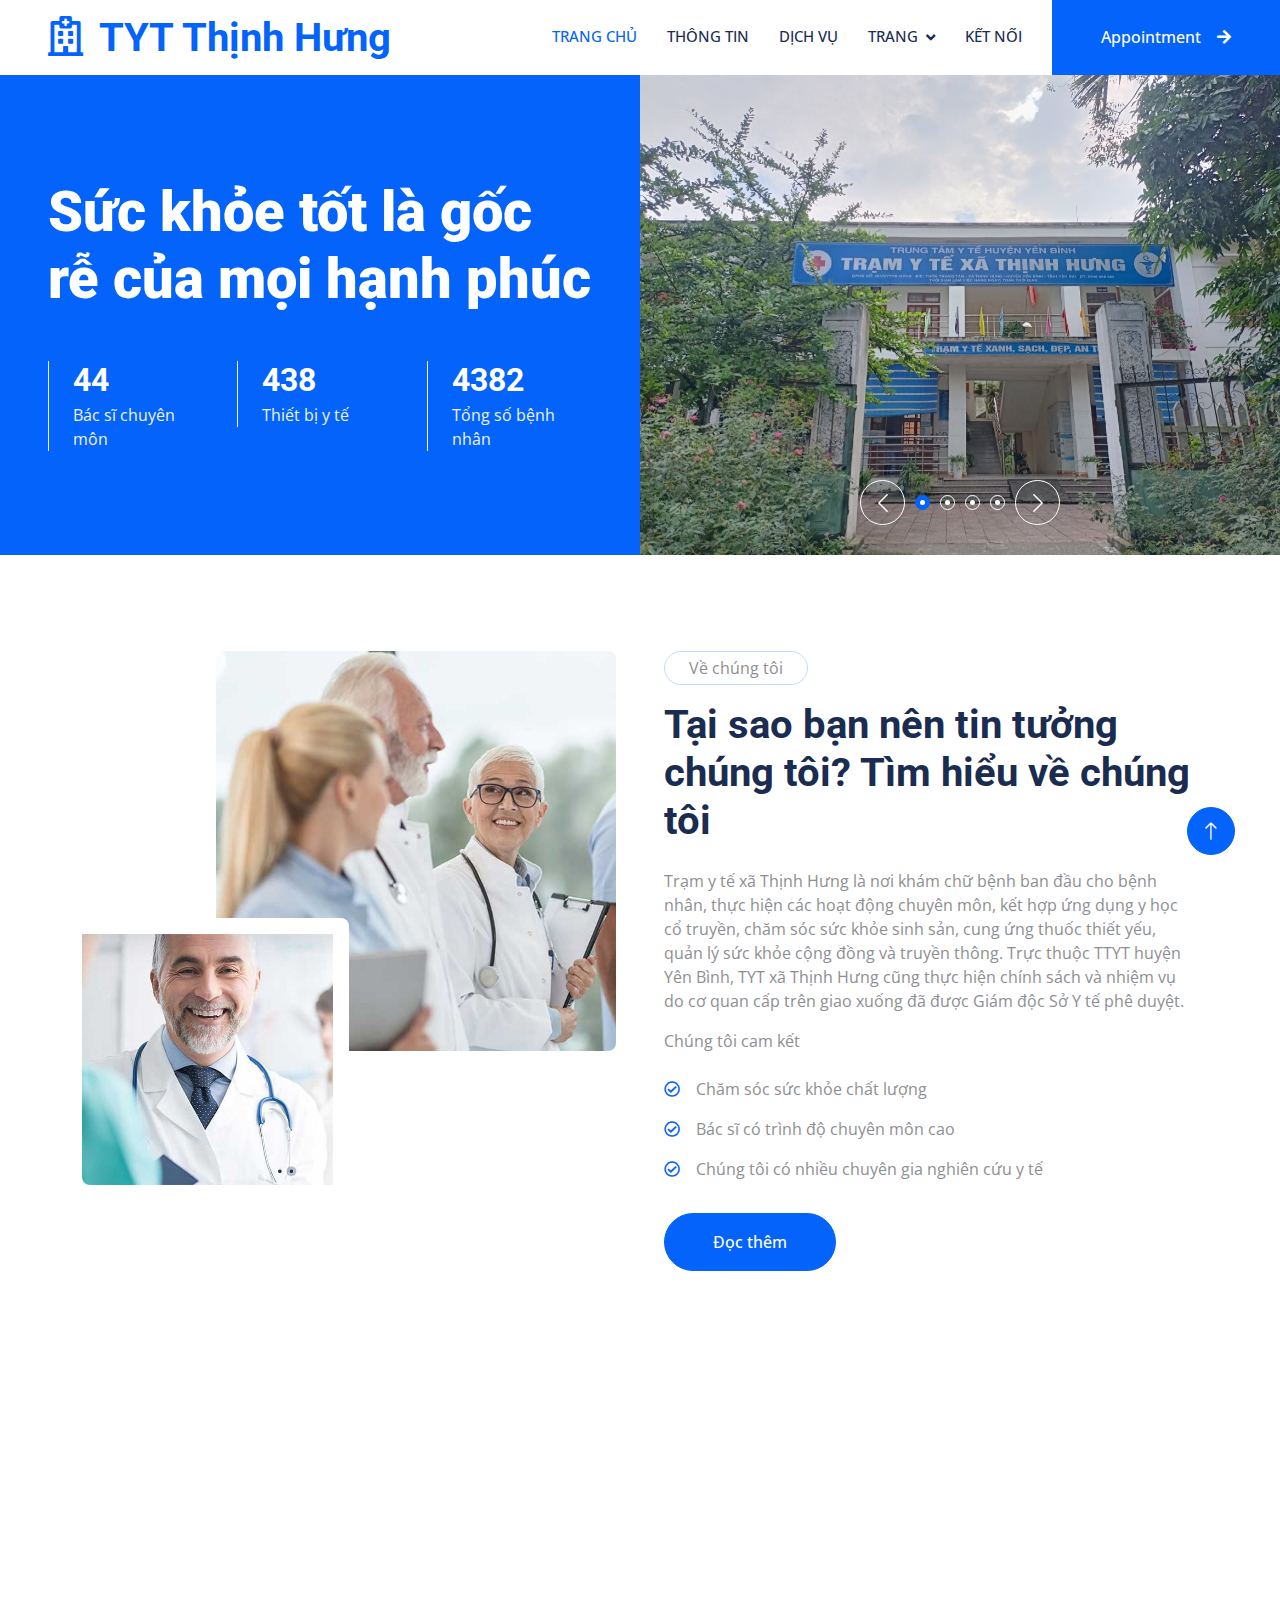
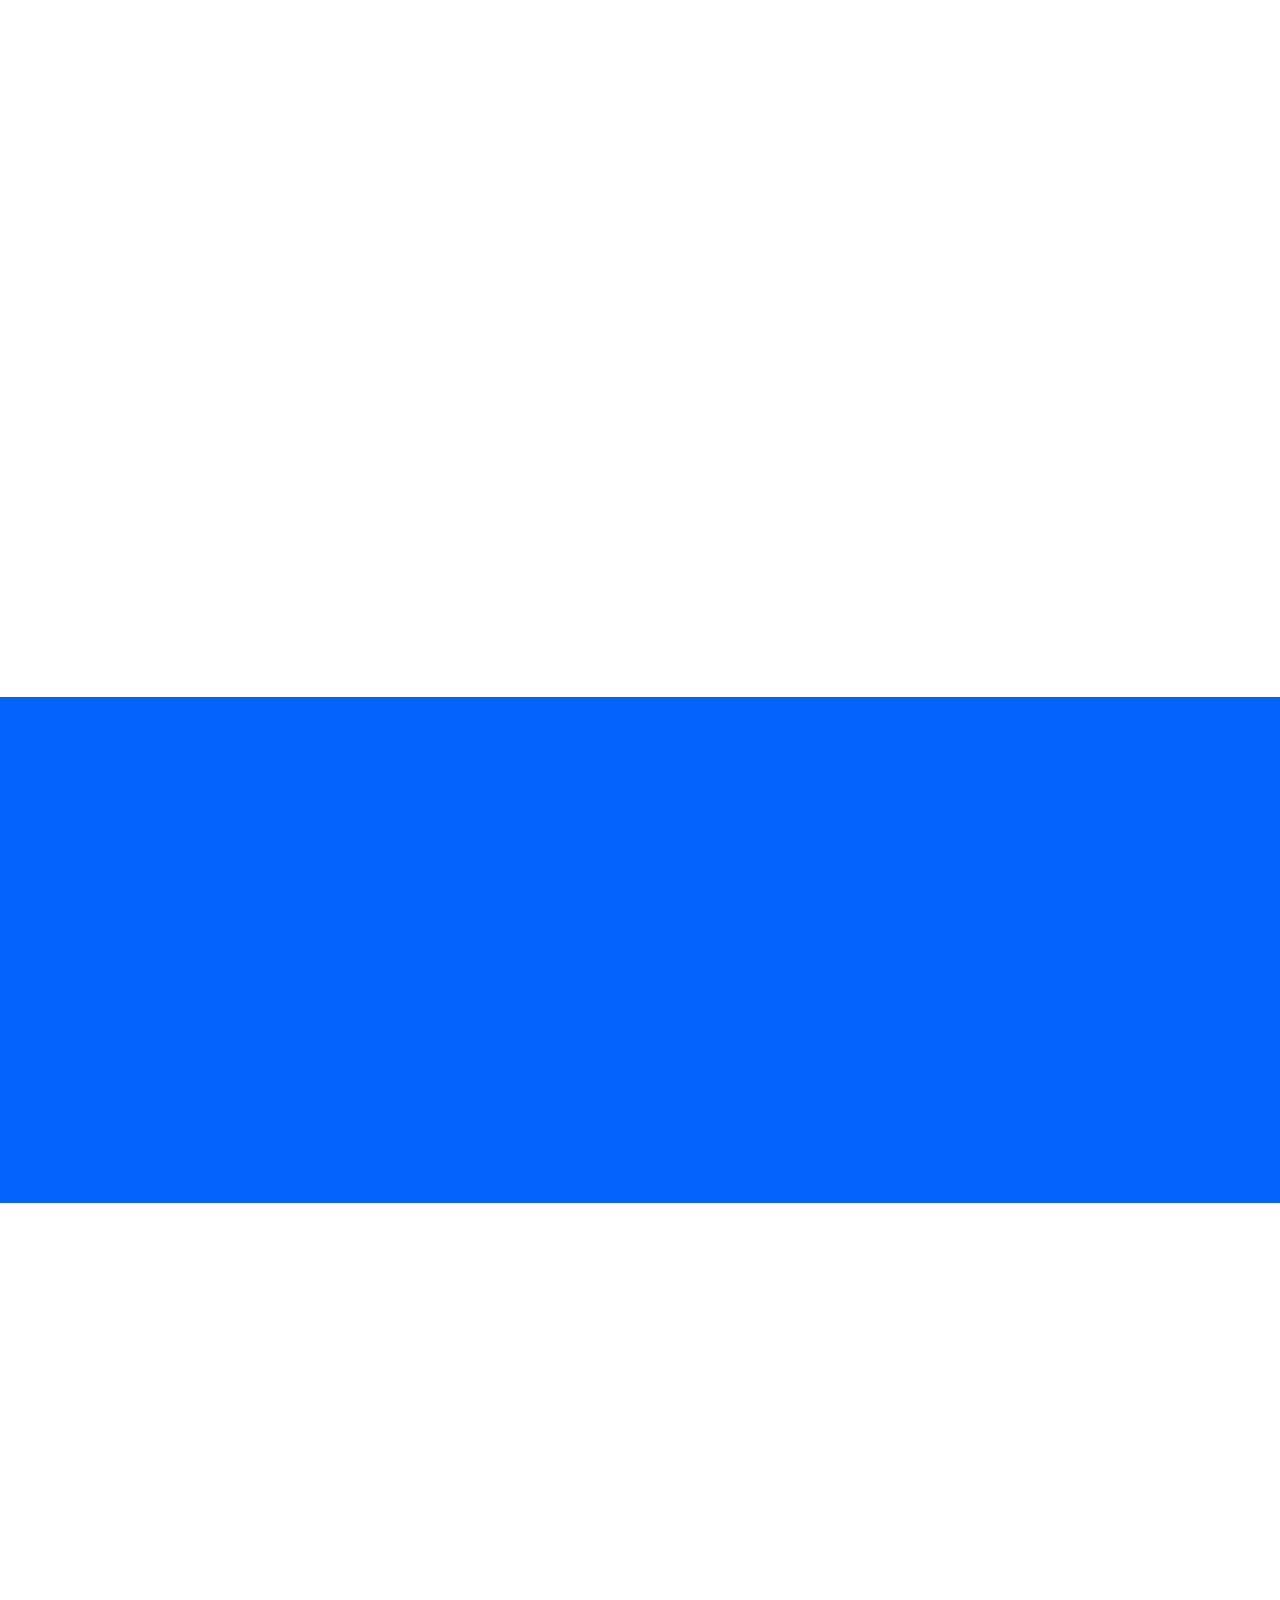
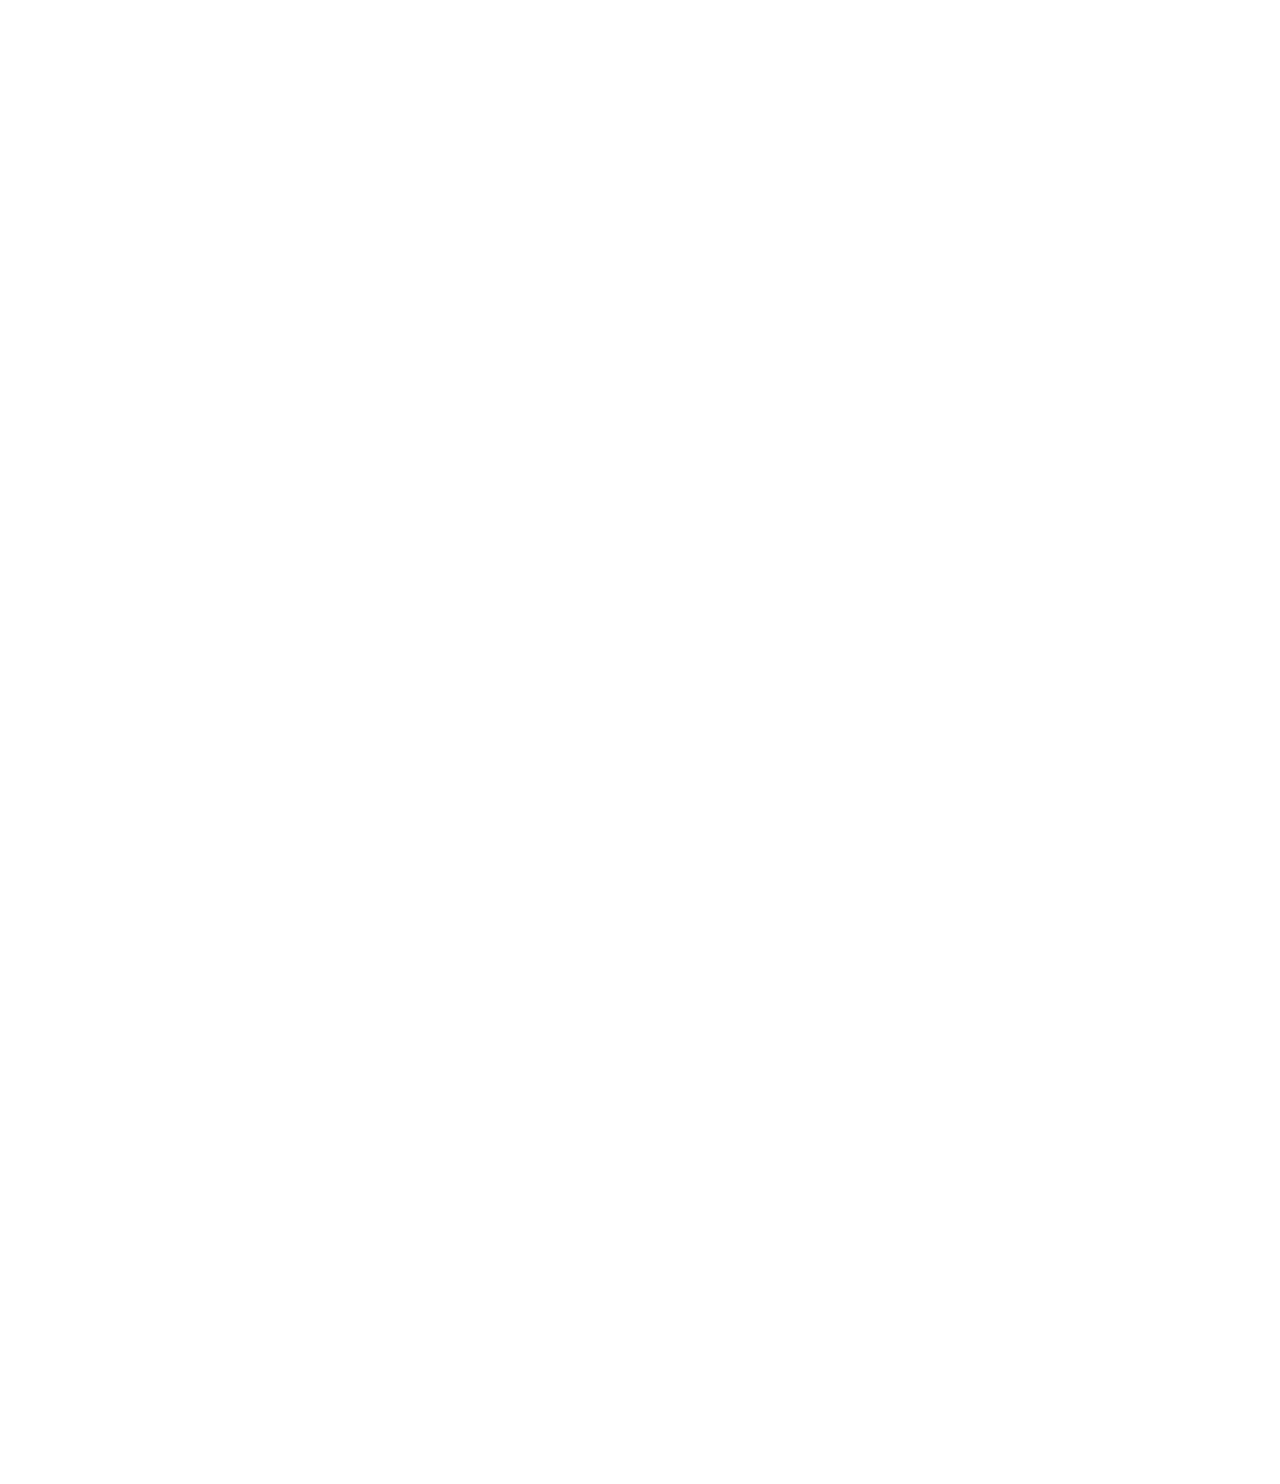
==== commit 0a03e45d: "sadasd" ====
--- a/index.html
+++ b/index.html
@@ -91,8 +91,8 @@
                 <div class="nav-item dropdown">
                     <a href="#" class="nav-link dropdown-toggle" data-bs-toggle="dropdown">Trang</a>
                     <div class="dropdown-menu rounded-0 rounded-bottom m-0">
-                        <a href="feature.html" class="dropdown-item">Feature</a>
-                        <a href="team.html" class="dropdown-item">Các B.S của chúng tôi</a>
+                        <a href="feature.html" class="dropdown-item">Hoạt Động</a>
+                        <a href="team.html" class="dropdown-item">Tin Tức</a>
                         <a href="appointment.html" class="dropdown-item">Đặt lịch thăm khám</a>
                         <a href="testimonial.html" class="dropdown-item">Đánh giá</a>
                         <a href="404.html" class="dropdown-item">404 Page</a>
@@ -141,13 +141,19 @@
                         </div> -->
                     </div>
                     <div class="owl-carousel-item position-relative">
-                        <img class="img-fluid" src="img/carousel-2.jpg" alt="">
+                        <img class="img-fluid" src="img/carosel_2.jpg" alt="">
                         <!-- <div class="owl-carousel-text">
                             <h1 class="display-1 text-white mb-0">Dog</h1>
                         </div> -->
                     </div>
                     <div class="owl-carousel-item position-relative">
-                        <img class="img-fluid" src="img/carousel-3.jpg" alt="">
+                        <img class="img-fluid" src="img/carosel_3.png" alt="">
+                        <!-- <div class="owl-carousel-text">
+                            <h1 class="display-1 text-white mb-0">Chicken</h1>
+                        </div> -->
+                    </div>
+                    <div class="owl-carousel-item position-relative">
+                        <img class="img-fluid" src="img/carosel_4.jpg" alt="">
                         <!-- <div class="owl-carousel-text">
                             <h1 class="display-1 text-white mb-0">Chicken</h1>
                         </div> -->
@@ -332,14 +338,14 @@
     <div class="container-xxl py-5">
         <div class="container">
             <div class="text-center mx-auto mb-5 wow fadeInUp" data-wow-delay="0.1s" style="max-width: 600px;">
-                <p class="d-inline-block border rounded-pill py-1 px-4">Bác sĩ</p>
-                <h1>Kinh nghiệm của các Bác Sĩ chúng tôi</h1>
+                <p class="d-inline-block border rounded-pill py-1 px-4">Các hoạt động</p>
+                <h1>Các hoạt động của chúng tôi</h1>
             </div>
             <div class="row g-4">
                 <div class="col-lg-3 col-md-6 wow fadeInUp" data-wow-delay="0.1s">
                     <div class="team-item position-relative rounded overflow-hidden">
                         <div class="overflow-hidden">
-                            <img class="img-fluid" src="img/team-1.jpg" alt="">
+                            <img class="img-fluid" src="img/activiti_1.jpg" alt="">
                         </div>
                         <div class="team-text bg-light text-center p-4">
                             <h5>Quỳnh Hương</h5>
@@ -355,7 +361,7 @@
                 <div class="col-lg-3 col-md-6 wow fadeInUp" data-wow-delay="0.3s">
                     <div class="team-item position-relative rounded overflow-hidden">
                         <div class="overflow-hidden">
-                            <img class="img-fluid" src="img/BSLong.jpg" alt="">
+                            <img class="img-fluid" src="img/activiti_2.jpg" alt="">
                         </div>
                         <div class="team-text bg-light text-center p-4">
                             <h5>Hà Hoàng Long</h5>
@@ -371,7 +377,7 @@
                 <div class="col-lg-3 col-md-6 wow fadeInUp" data-wow-delay="0.5s">
                     <div class="team-item position-relative rounded overflow-hidden">
                         <div class="overflow-hidden">
-                            <img class="img-fluid" src="img/team-3.jpg" alt="">
+                            <img class="img-fluid" src="img/activiti_3.jpg" alt="">
                         </div>
                         <div class="team-text bg-light text-center p-4">
                             <h5>Doctor Name</h5>
@@ -384,7 +390,7 @@
                         </div>
                     </div>
                 </div>
-                <div class="col-lg-3 col-md-6 wow fadeInUp" data-wow-delay="0.7s">
+                <!-- <div class="col-lg-3 col-md-6 wow fadeInUp" data-wow-delay="0.7s">
                     <div class="team-item position-relative rounded overflow-hidden">
                         <div class="overflow-hidden">
                             <img class="img-fluid" src="img/team-4.jpg" alt="">
@@ -399,7 +405,7 @@
                             </div>
                         </div>
                     </div>
-                </div>
+                </div> -->
             </div>
         </div>
     </div>
@@ -485,15 +491,15 @@
 
 
     <!-- Testimonial Start -->
-    <div class="container-xxl py-5">
+    <!-- <div class="container-xxl py-5">
         <div class="container">
             <div class="text-center mx-auto mb-5 wow fadeInUp" data-wow-delay="0.1s" style="max-width: 600px;">
-                <p class="d-inline-block border rounded-pill py-1 px-4">Phản ánh</p>
+                <p class="d-inline-block border rounded-pill py-1 px-4">Hoạt động</p>
                 <h1>Bệnh nhân của chúng tôi nói gì!</h1>
             </div>
             <div class="owl-carousel testimonial-carousel wow fadeInUp" data-wow-delay="0.1s">
                 <div class="testimonial-item text-center">
-                    <img class="img-fluid bg-light rounded-circle p-2 mx-auto mb-4" src="img/testimonial-1.jpg" style="width: 100px; height: 100px;">
+                    <img class="img-fluid bg-light rounded-circle p-2 mx-auto mb-4" src="img/activiti_1.jpg" style="width: 100px; height: 100px;">
                     <div class="testimonial-text rounded text-center p-4">
                         <p>.</p>
                         <h5 class="mb-1">Tên bệnh nhân</h5>
@@ -501,7 +507,7 @@
                     </div>
                 </div>
                 <div class="testimonial-item text-center">
-                    <img class="img-fluid bg-light rounded-circle p-2 mx-auto mb-4" src="img/testimonial-2.jpg" style="width: 100px; height: 100px;">
+                    <img class="img-fluid bg-light rounded-circle p-2 mx-auto mb-4" src="img/activiti_2.jpg" style="width: 100px; height: 100px;">
                     <div class="testimonial-text rounded text-center p-4">
                         <p>Coment về bệnh tình</p>
                         <h5 class="mb-1">Tên bệnh nhân</h5>
@@ -509,7 +515,7 @@
                     </div>
                 </div>
                 <div class="testimonial-item text-center">
-                    <img class="img-fluid bg-light rounded-circle p-2 mx-auto mb-4" src="img/testimonial-3.jpg" style="width: 100px; height: 100px;">
+                    <img class="img-fluid bg-light rounded-circle p-2 mx-auto mb-4" src="img/activiti_3.jpg" style="width: 100px; height: 100px;">
                     <div class="testimonial-text rounded text-center p-4">
                         <p>Coment về bệnh tình</p>
                         <h5 class="mb-1">Tên bệnh nhân</h5>
@@ -518,7 +524,7 @@
                 </div>
             </div>
         </div>
-    </div>
+    </div> -->
     <!-- Testimonial End -->
 
 
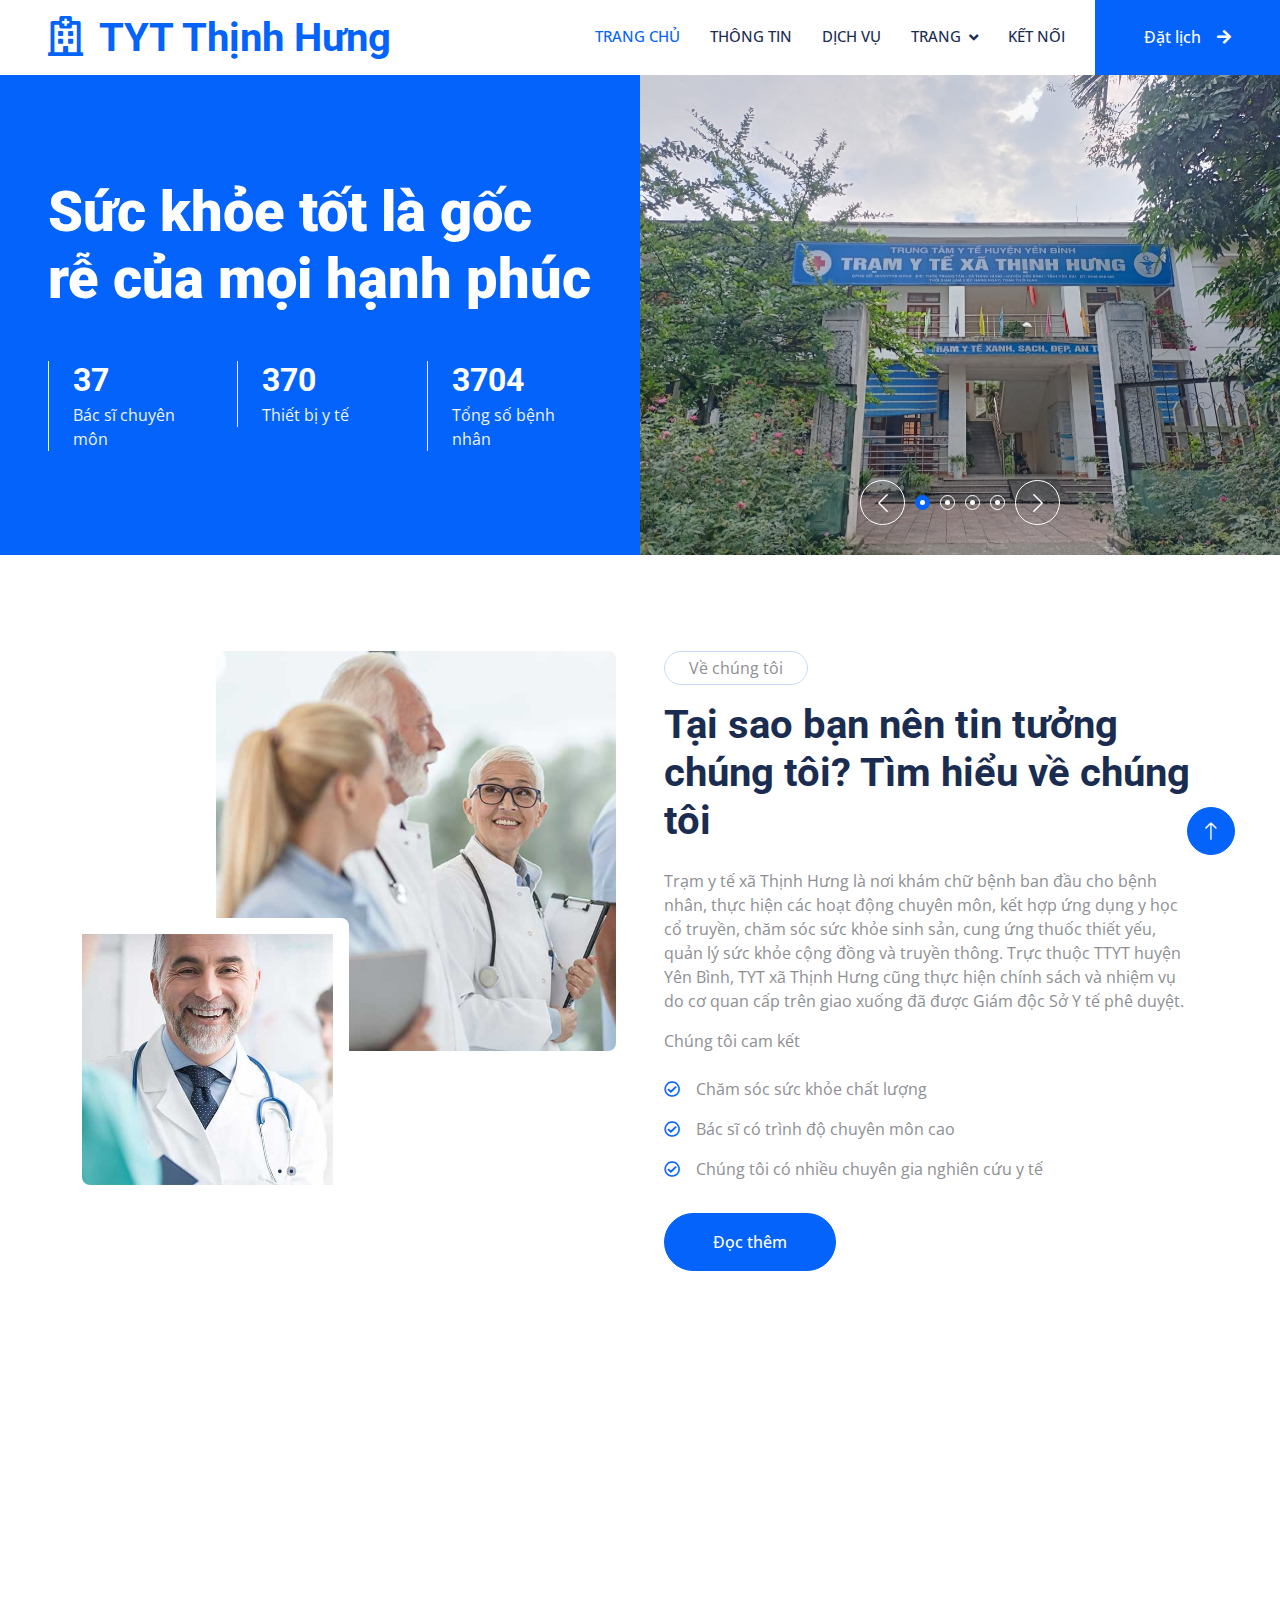
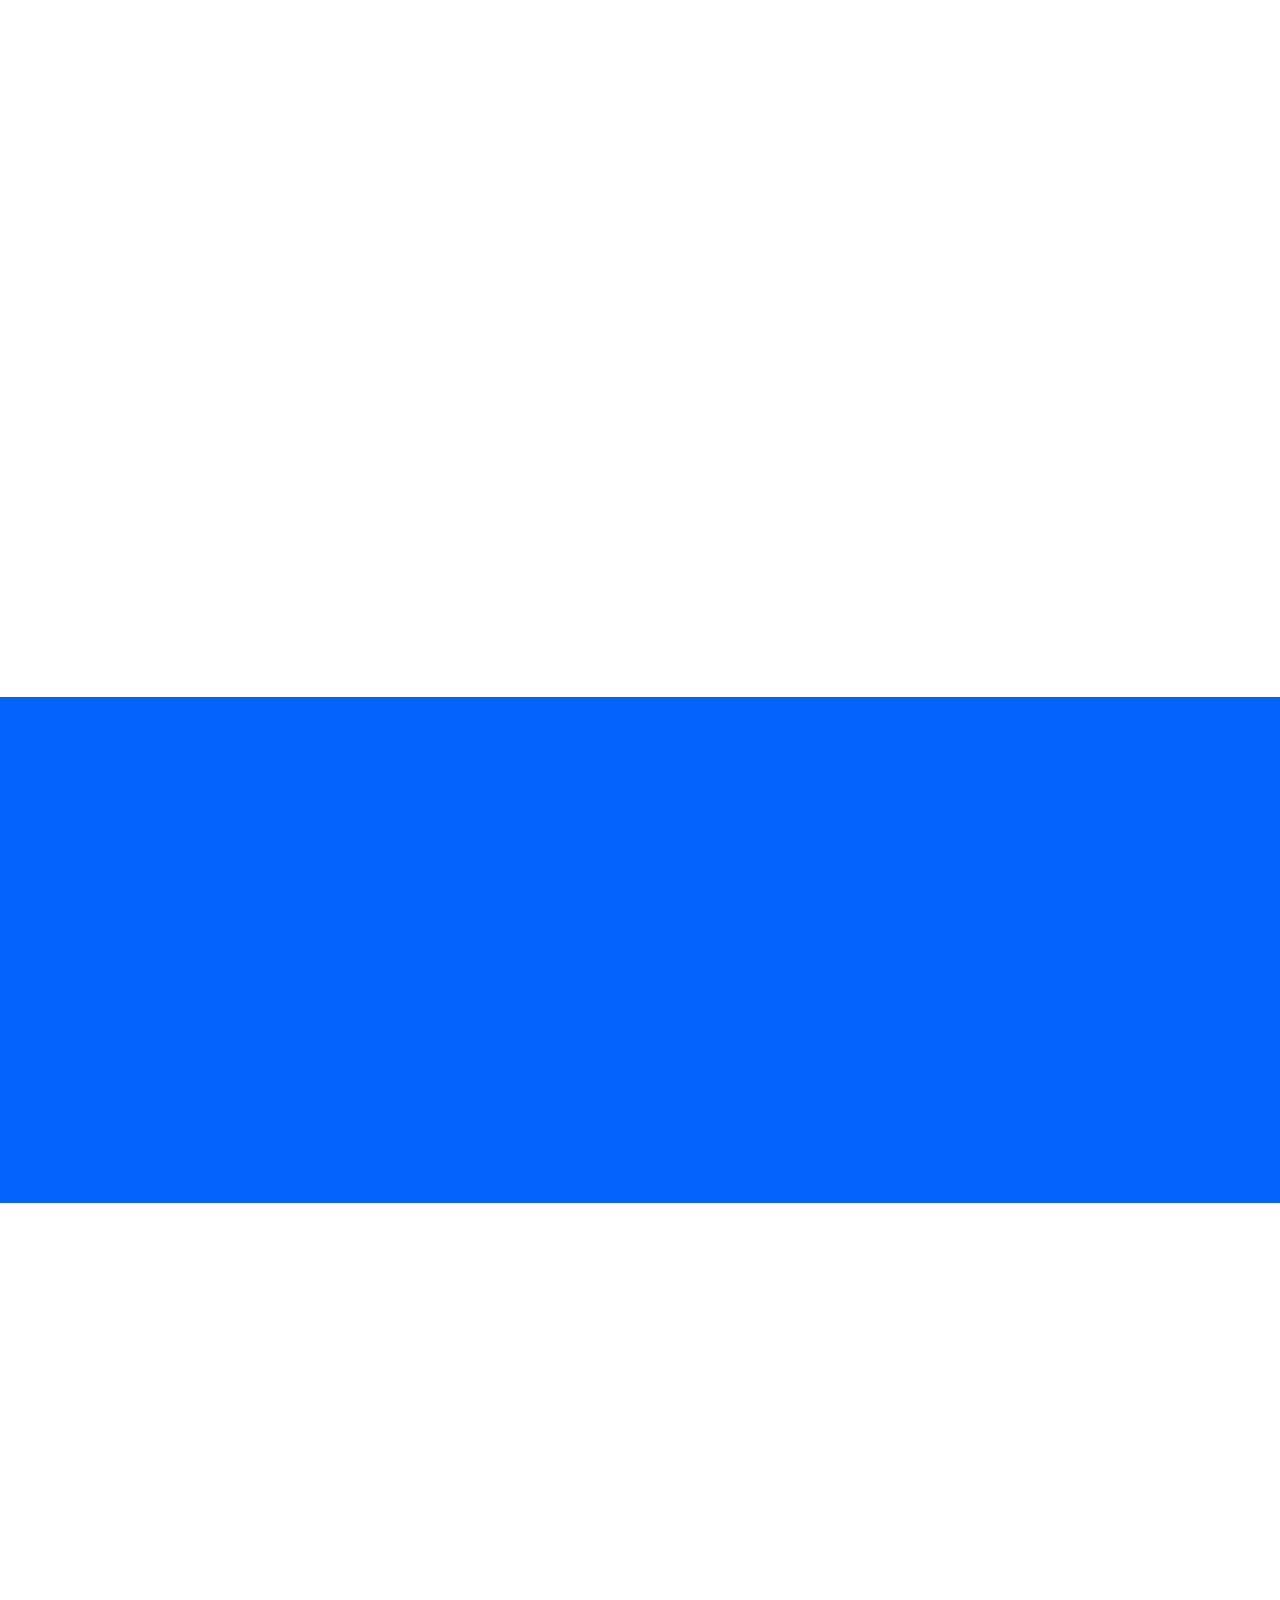
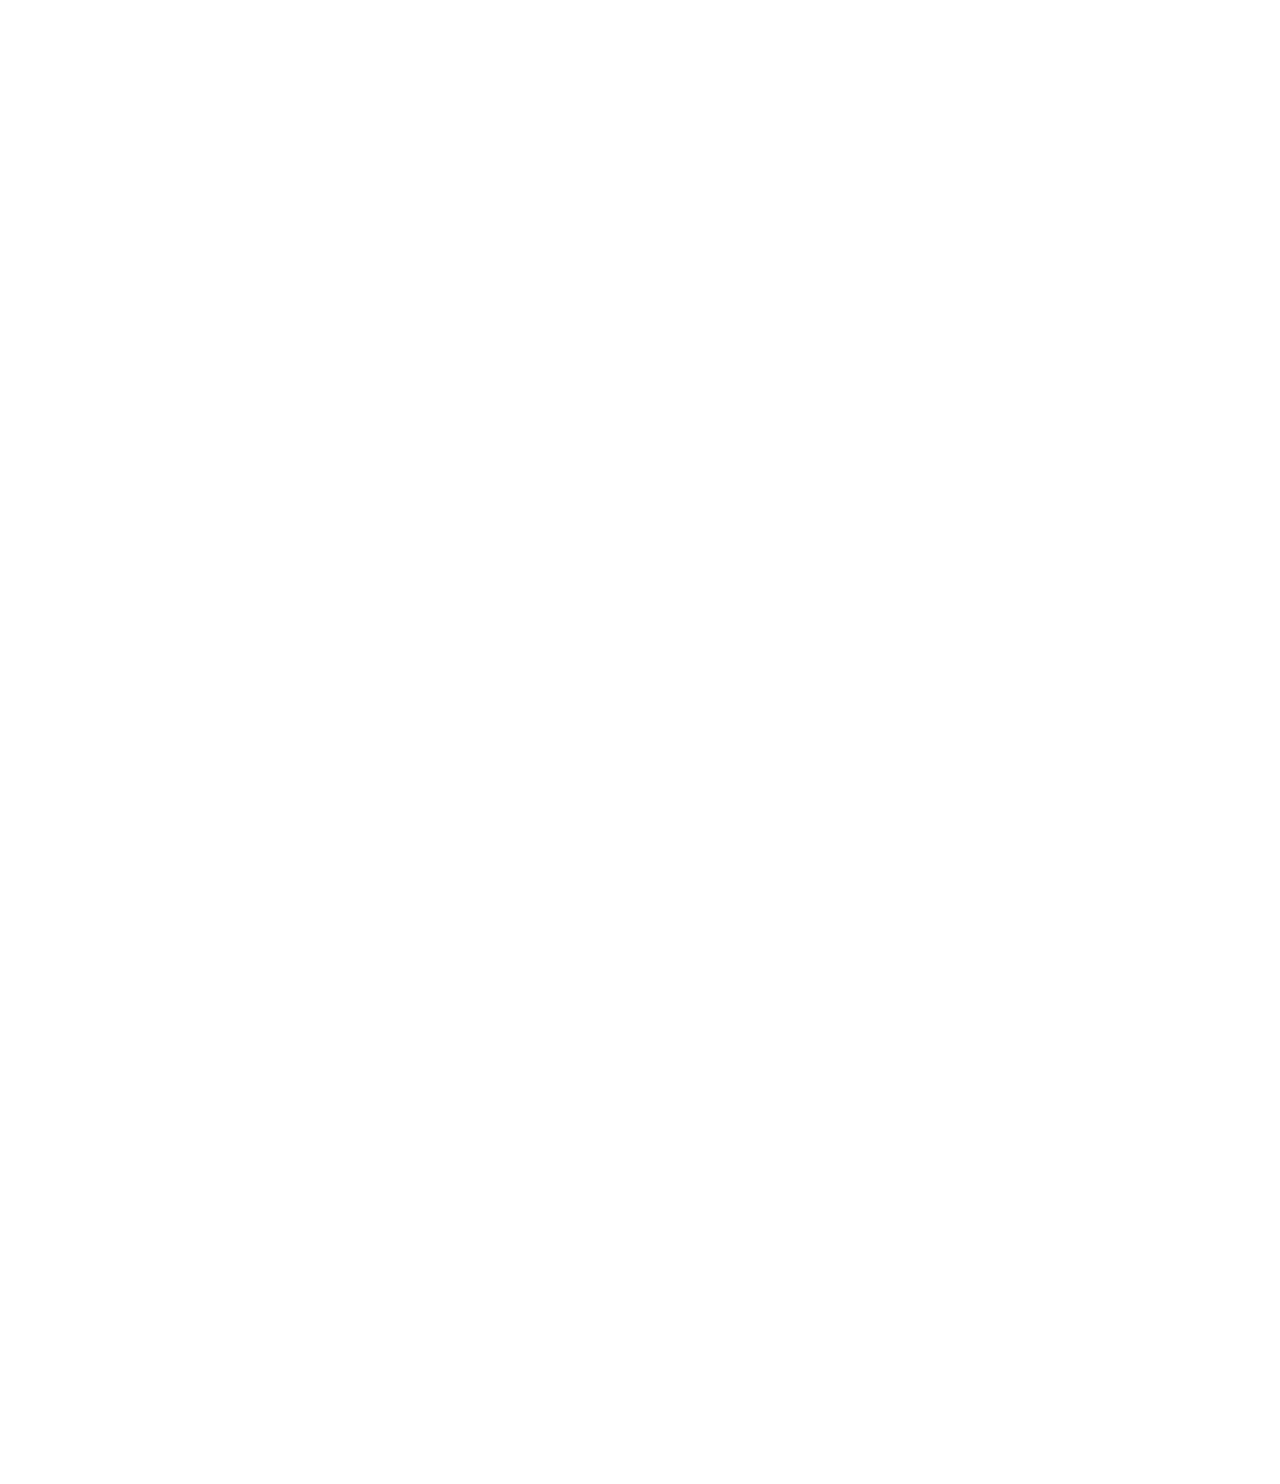
==== commit cdc46018: "dsadsa" ====
--- a/index.html
+++ b/index.html
@@ -91,7 +91,7 @@
                 <div class="nav-item dropdown">
                     <a href="#" class="nav-link dropdown-toggle" data-bs-toggle="dropdown">Trang</a>
                     <div class="dropdown-menu rounded-0 rounded-bottom m-0">
-                        <a href="feature.html" class="dropdown-item">Hoạt Động</a>
+                        <a href="feature.html" class="dropdown-item">Hoạt động</a>
                         <a href="team.html" class="dropdown-item">Tin Tức</a>
                         <a href="appointment.html" class="dropdown-item">Đặt lịch thăm khám</a>
                         <a href="testimonial.html" class="dropdown-item">Đánh giá</a>
@@ -100,7 +100,7 @@
                 </div>
                 <a href="contact.html" class="nav-item nav-link">Kết nối</a>
             </div>
-            <a href="" class="btn btn-primary rounded-0 py-4 px-lg-5 d-none d-lg-block">Appointment<i class="fa fa-arrow-right ms-3"></i></a>
+            <a href="appointment.html" class="btn btn-primary rounded-0 py-4 px-lg-5 d-none d-lg-block">Đặt lịch<i class="fa fa-arrow-right ms-3"></i></a>
         </div>
     </nav>
     <!-- Navbar End -->
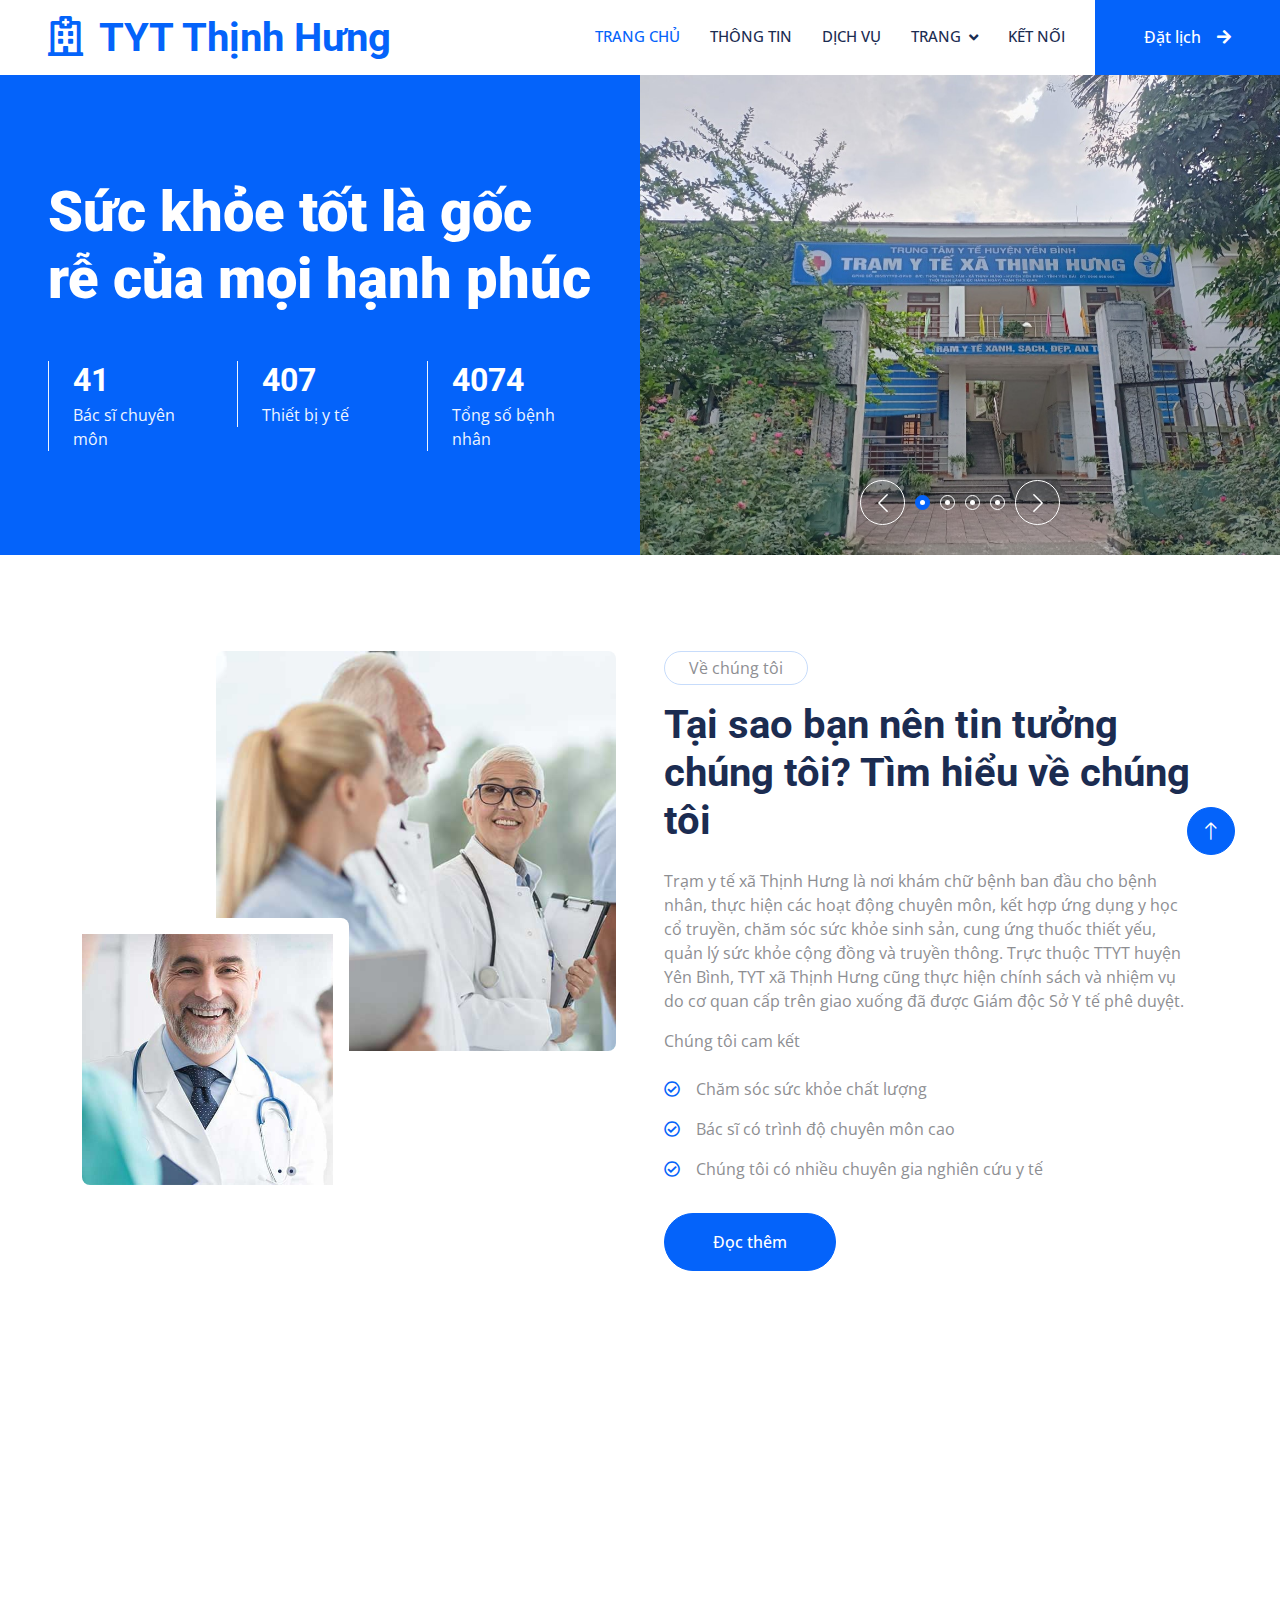
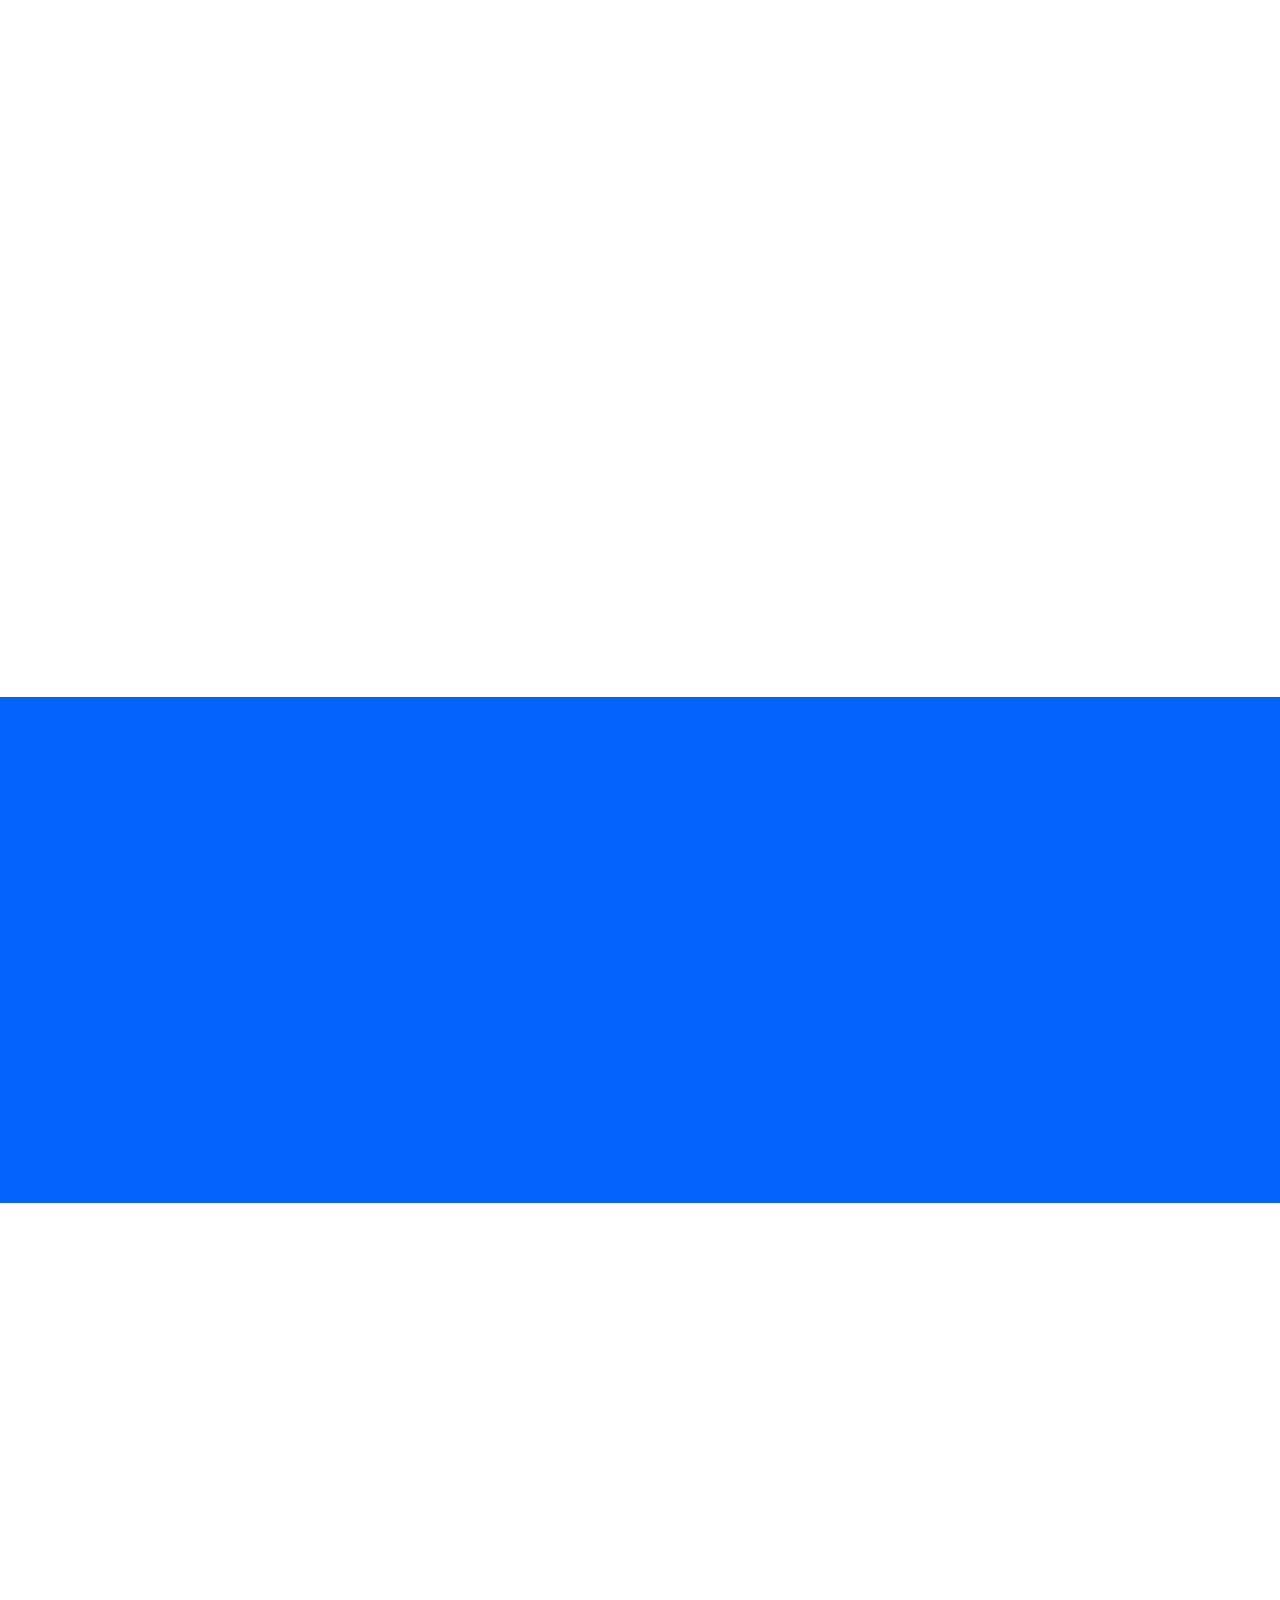
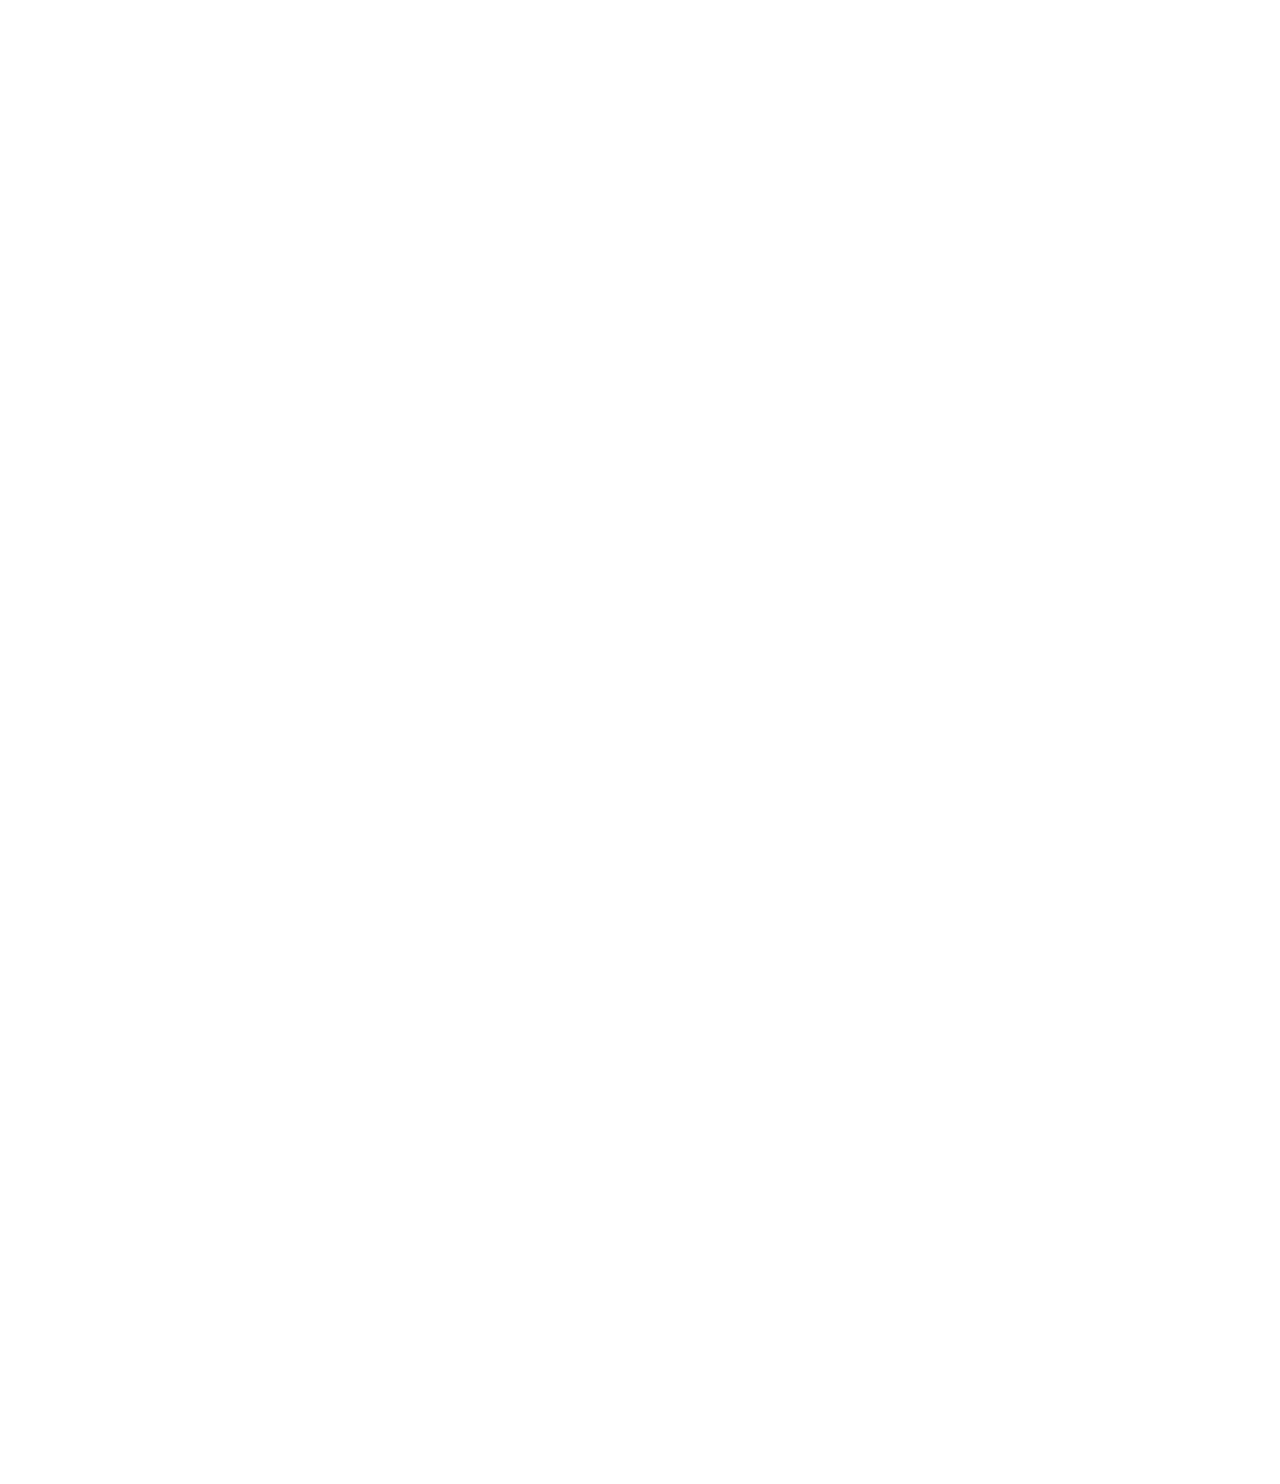
==== commit 916faa0a: "asdasdsa" ====
--- a/index.html
+++ b/index.html
@@ -94,8 +94,8 @@
                         <a href="feature.html" class="dropdown-item">Hoạt động</a>
                         <a href="team.html" class="dropdown-item">Tin Tức</a>
                         <a href="appointment.html" class="dropdown-item">Đặt lịch thăm khám</a>
-                        <a href="testimonial.html" class="dropdown-item">Đánh giá</a>
-                        <a href="404.html" class="dropdown-item">404 Page</a>
+                        
+                        
                     </div>
                 </div>
                 <a href="contact.html" class="nav-item nav-link">Kết nối</a>
@@ -348,13 +348,13 @@
                             <img class="img-fluid" src="img/activiti_1.jpg" alt="">
                         </div>
                         <div class="team-text bg-light text-center p-4">
-                            <h5>Quỳnh Hương</h5>
-                            <p class="text-primary">Khoa Tim mạch</p>
+                            <h5>Họp thường niên</h5>
+                            <!-- <p class="text-primary">Khoa Tim mạch</p>
                             <div class="team-social text-center">
                                 <a class="btn btn-square" href=""><i class="fab fa-facebook-f"></i></a>
                                 <a class="btn btn-square" href=""><i class="fab fa-twitter"></i></a>
                                 <a class="btn btn-square" href=""><i class="fab fa-instagram"></i></a>
-                            </div>
+                            </div> -->
                         </div>
                     </div>
                 </div>
@@ -364,13 +364,13 @@
                             <img class="img-fluid" src="img/activiti_2.jpg" alt="">
                         </div>
                         <div class="team-text bg-light text-center p-4">
-                            <h5>Hà Hoàng Long</h5>
-                            <p class="text-primary">Khoa Sinh Sản</p>
+                            <h5>Thăm khám cho các em</h5>
+                            <!-- <p class="text-primary">Khoa Sinh Sản</p>
                             <div class="team-social text-center">
                                 <a class="btn btn-square" href=""><i class="fab fa-facebook-f"></i></a>
                                 <a class="btn btn-square" href=""><i class="fab fa-twitter"></i></a>
                                 <a class="btn btn-square" href=""><i class="fab fa-instagram"></i></a>
-                            </div>
+                            </div> -->
                         </div>
                     </div>
                 </div>
@@ -380,13 +380,13 @@
                             <img class="img-fluid" src="img/activiti_3.jpg" alt="">
                         </div>
                         <div class="team-text bg-light text-center p-4">
-                            <h5>Doctor Name</h5>
-                            <p class="text-primary">Department</p>
+                            <h5>Thăm khám cho các em</h5>
+                            <!-- <p class="text-primary">Department</p>
                             <div class="team-social text-center">
                                 <a class="btn btn-square" href=""><i class="fab fa-facebook-f"></i></a>
                                 <a class="btn btn-square" href=""><i class="fab fa-twitter"></i></a>
                                 <a class="btn btn-square" href=""><i class="fab fa-instagram"></i></a>
-                            </div>
+                            </div> -->
                         </div>
                     </div>
                 </div>
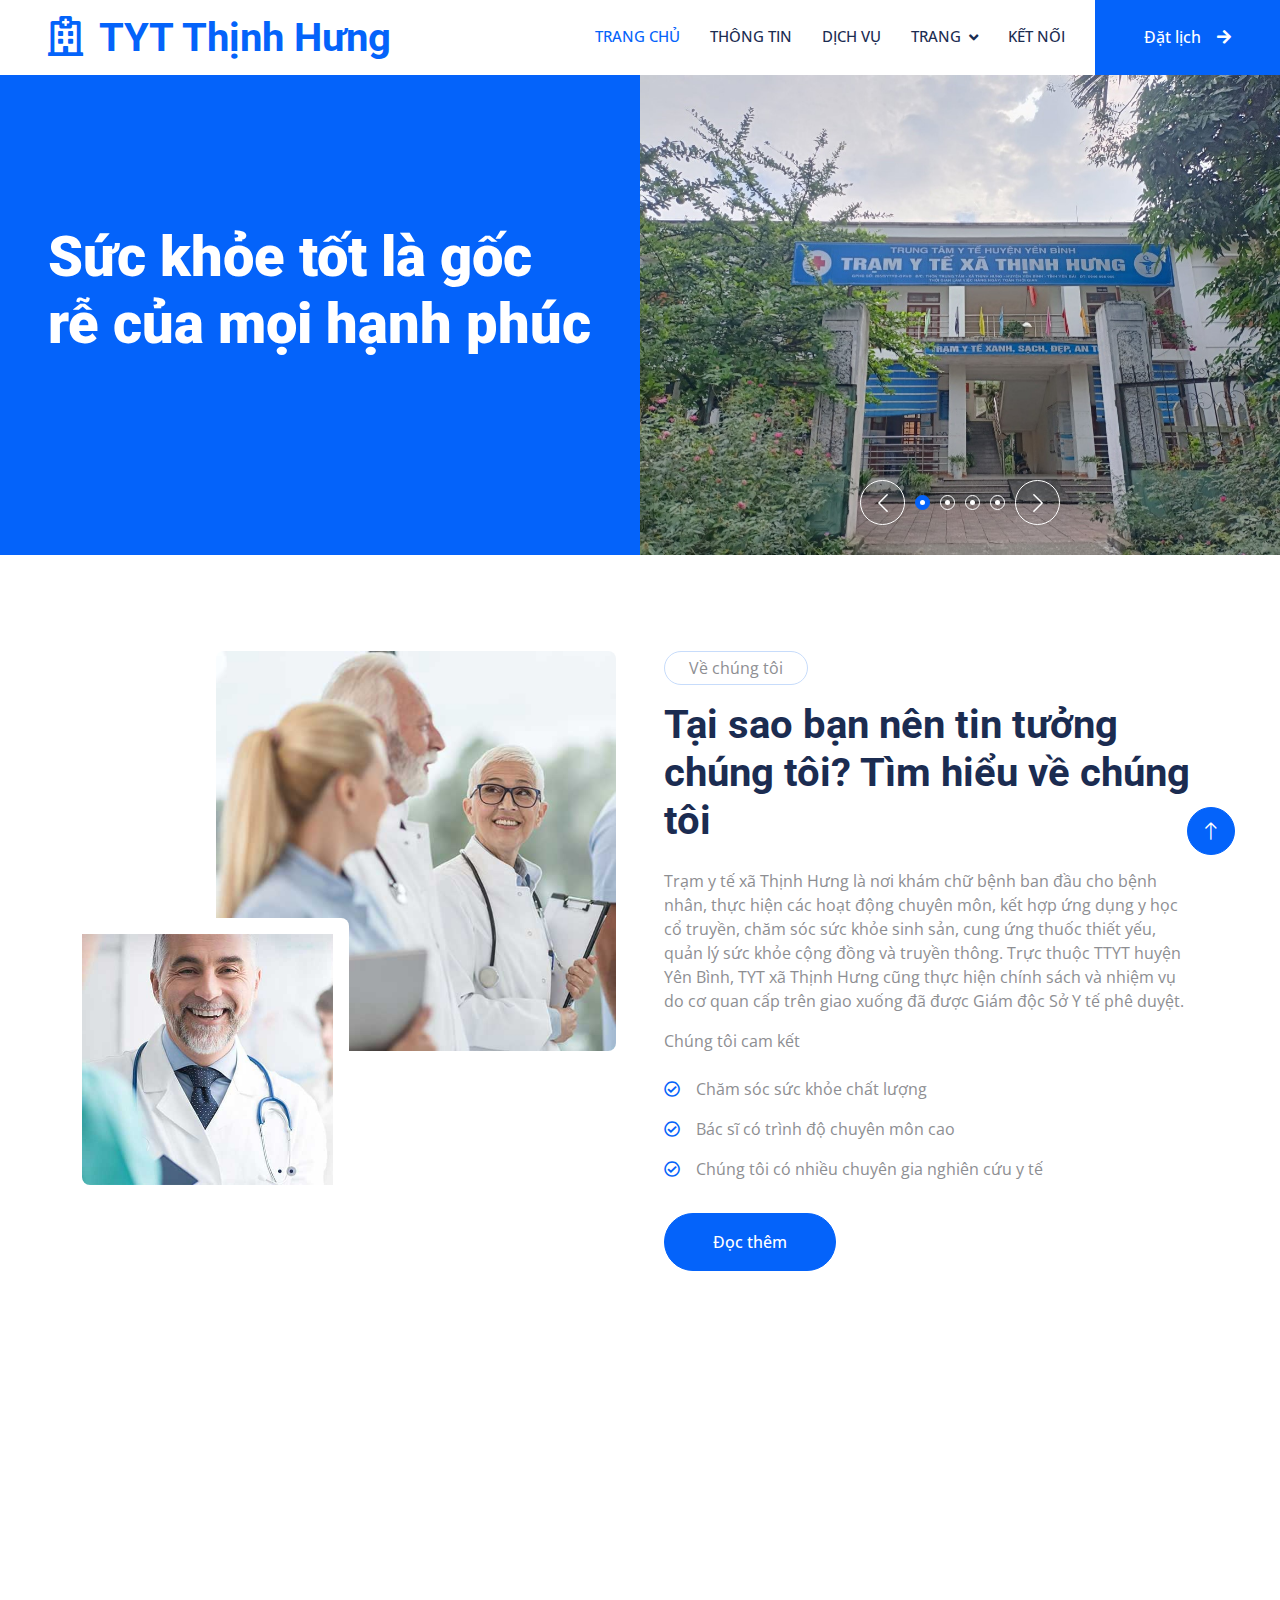
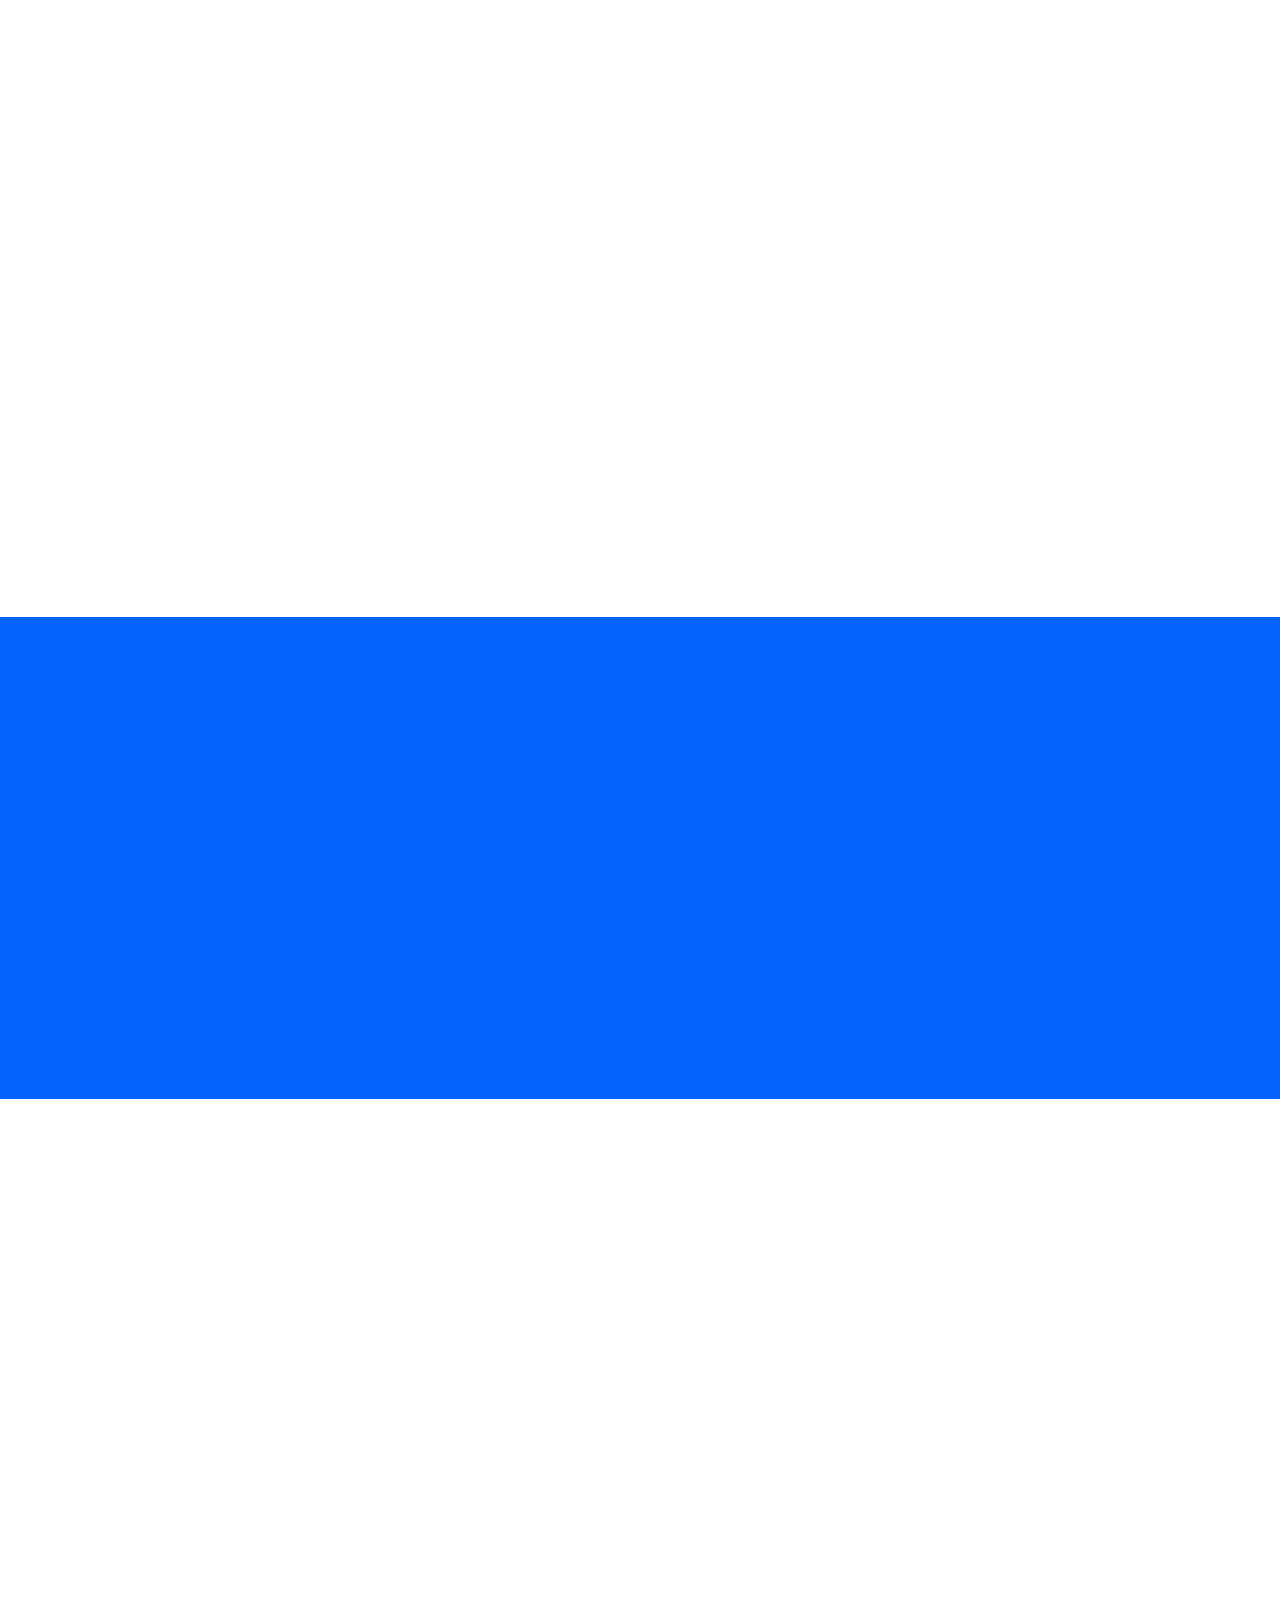
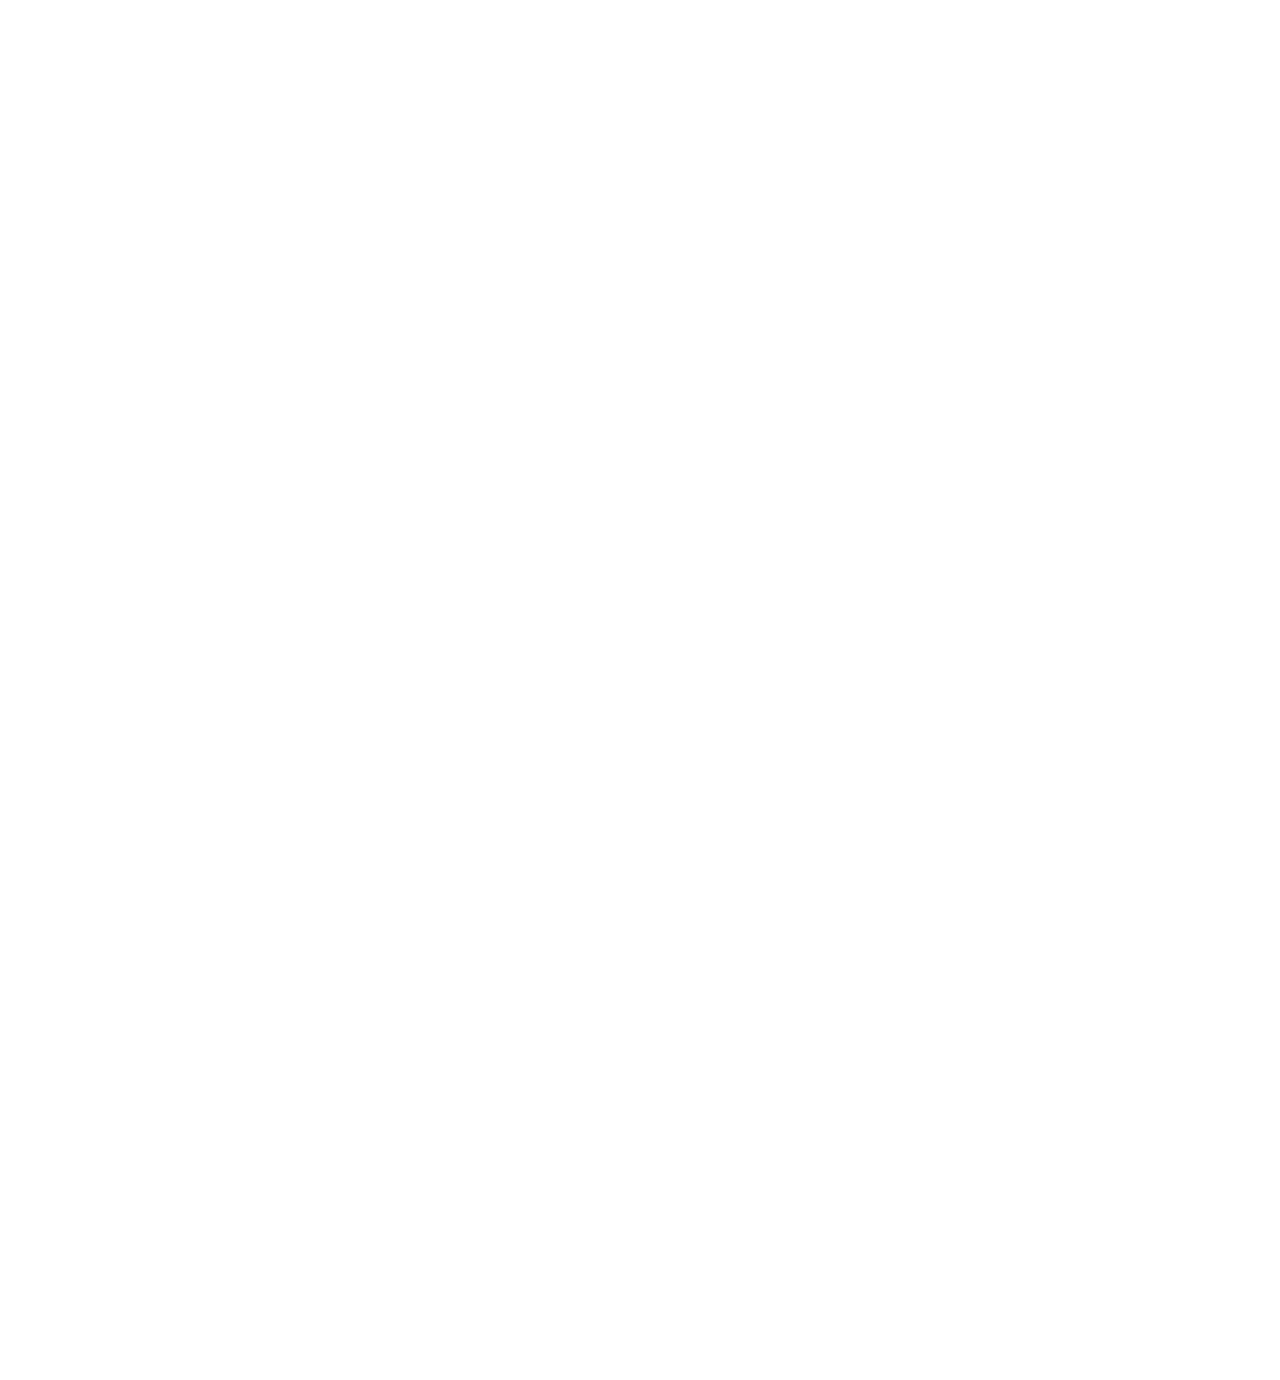
==== commit 60dc4c0a: "dsadsa" ====
--- a/index.html
+++ b/index.html
@@ -111,7 +111,7 @@
         <div class="row g-0 align-items-center flex-column-reverse flex-lg-row">
             <div class="col-lg-6 p-5 wow fadeIn" data-wow-delay="0.1s">
                 <h1 class="display-4 text-white mb-5">Sức khỏe tốt là gốc rễ của mọi hạnh phúc</h1>
-                <div class="row g-4">
+                <!-- <div class="row g-4">
                     <div class="col-sm-4">
                         <div class="border-start border-light ps-4">
                             <h2 class="text-white mb-1" data-toggle="counter-up">123</h2>
@@ -130,7 +130,7 @@
                             <p class="text-light mb-0">Tổng số bệnh nhân</p>
                         </div>
                     </div>
-                </div>
+                </div> -->
             </div>
             <div class="col-lg-6 wow fadeIn" data-wow-delay="0.5s">
                 <div class="owl-carousel header-carousel">
@@ -206,7 +206,7 @@
                             <i class="fa fa-heartbeat text-primary fs-4"></i>
                         </div>
                         <h4 class="mb-3">Vắc xin cho trẻ em</h4>
-                        <p class="mb-4">Cái j đó giới thiệu ra.</p>
+                        <p class="mb-4"></p>
                         <a class="btn" href=""><i class="fa fa-plus text-primary me-3"></i>Đọc thêm</a>
                     </div>
                 </div>
@@ -216,7 +216,7 @@
                             <i class="fa fa-x-ray text-primary fs-4"></i>
                         </div>
                         <h4 class="mb-3">Tiêm phòng</h4>
-                        <p class="mb-4">Cái j đó giới thiệu ra.</p>
+                        <p class="mb-4"></p>
                         <a class="btn" href=""><i class="fa fa-plus text-primary me-3"></i>Đọc thêm</a>
                     </div>
                 </div>
@@ -226,7 +226,7 @@
                             <i class="fa fa-brain text-primary fs-4"></i>
                         </div>
                         <h4 class="mb-3">Khám tổng quát sức khỏe</h4>
-                        <p class="mb-4">Cái j đó giới thiệu ra</p>
+                        <p class="mb-4"></p>
                         <a class="btn" href=""><i class="fa fa-plus text-primary me-3"></i>Read More</a>
                     </div>
                 </div>
@@ -236,7 +236,7 @@
                             <i class="fa fa-wheelchair text-primary fs-4"></i>
                         </div>
                         <h4 class="mb-3">Sơ cứu y tế</h4>
-                        <p class="mb-4">Cái j đó giới thiệu ra</p>
+                        <p class="mb-4"></p>
                         <a class="btn" href=""><i class="fa fa-plus text-primary me-3"></i>Read More</a>
                     </div>
                 </div>
@@ -246,7 +246,7 @@
                             <i class="fa fa-tooth text-primary fs-4"></i>
                         </div>
                         <h4 class="mb-3">Phẫu thuật nha khoa</h4>
-                        <p class="mb-4">Cái j đó giới thiệu ra</p>
+                        <p class="mb-4"></p>
                         <a class="btn" href=""><i class="fa fa-plus text-primary me-3"></i>Read More</a>
                     </div>
                 </div>
@@ -256,7 +256,7 @@
                             <i class="fa fa-vials text-primary fs-4"></i>
                         </div>
                         <h4 class="mb-3">Phòng thí nghiệm</h4>
-                        <p class="mb-4">Cái j đó giới thiệu ra</p>
+                        <p class="mb-4"></p>
                         <a class="btn" href=""><i class="fa fa-plus text-primary me-3"></i>Read More</a>
                     </div>
                 </div>
@@ -274,7 +274,7 @@
                     <div class="p-lg-5 ps-lg-0">
                         <p class="d-inline-block border rounded-pill text-light py-1 px-4">Đặc điểm nổi bật</p>
                         <h1 class="text-white mb-4">Tại sao nên chọn chúng tôi</h1>
-                        <p class="text-white mb-4 pb-2">Thích thì chọn</p>
+                        <p class="text-white mb-4 pb-2"></p>
                         <div class="row g-4">
                             <div class="col-6">
                                 <div class="d-flex align-items-center">
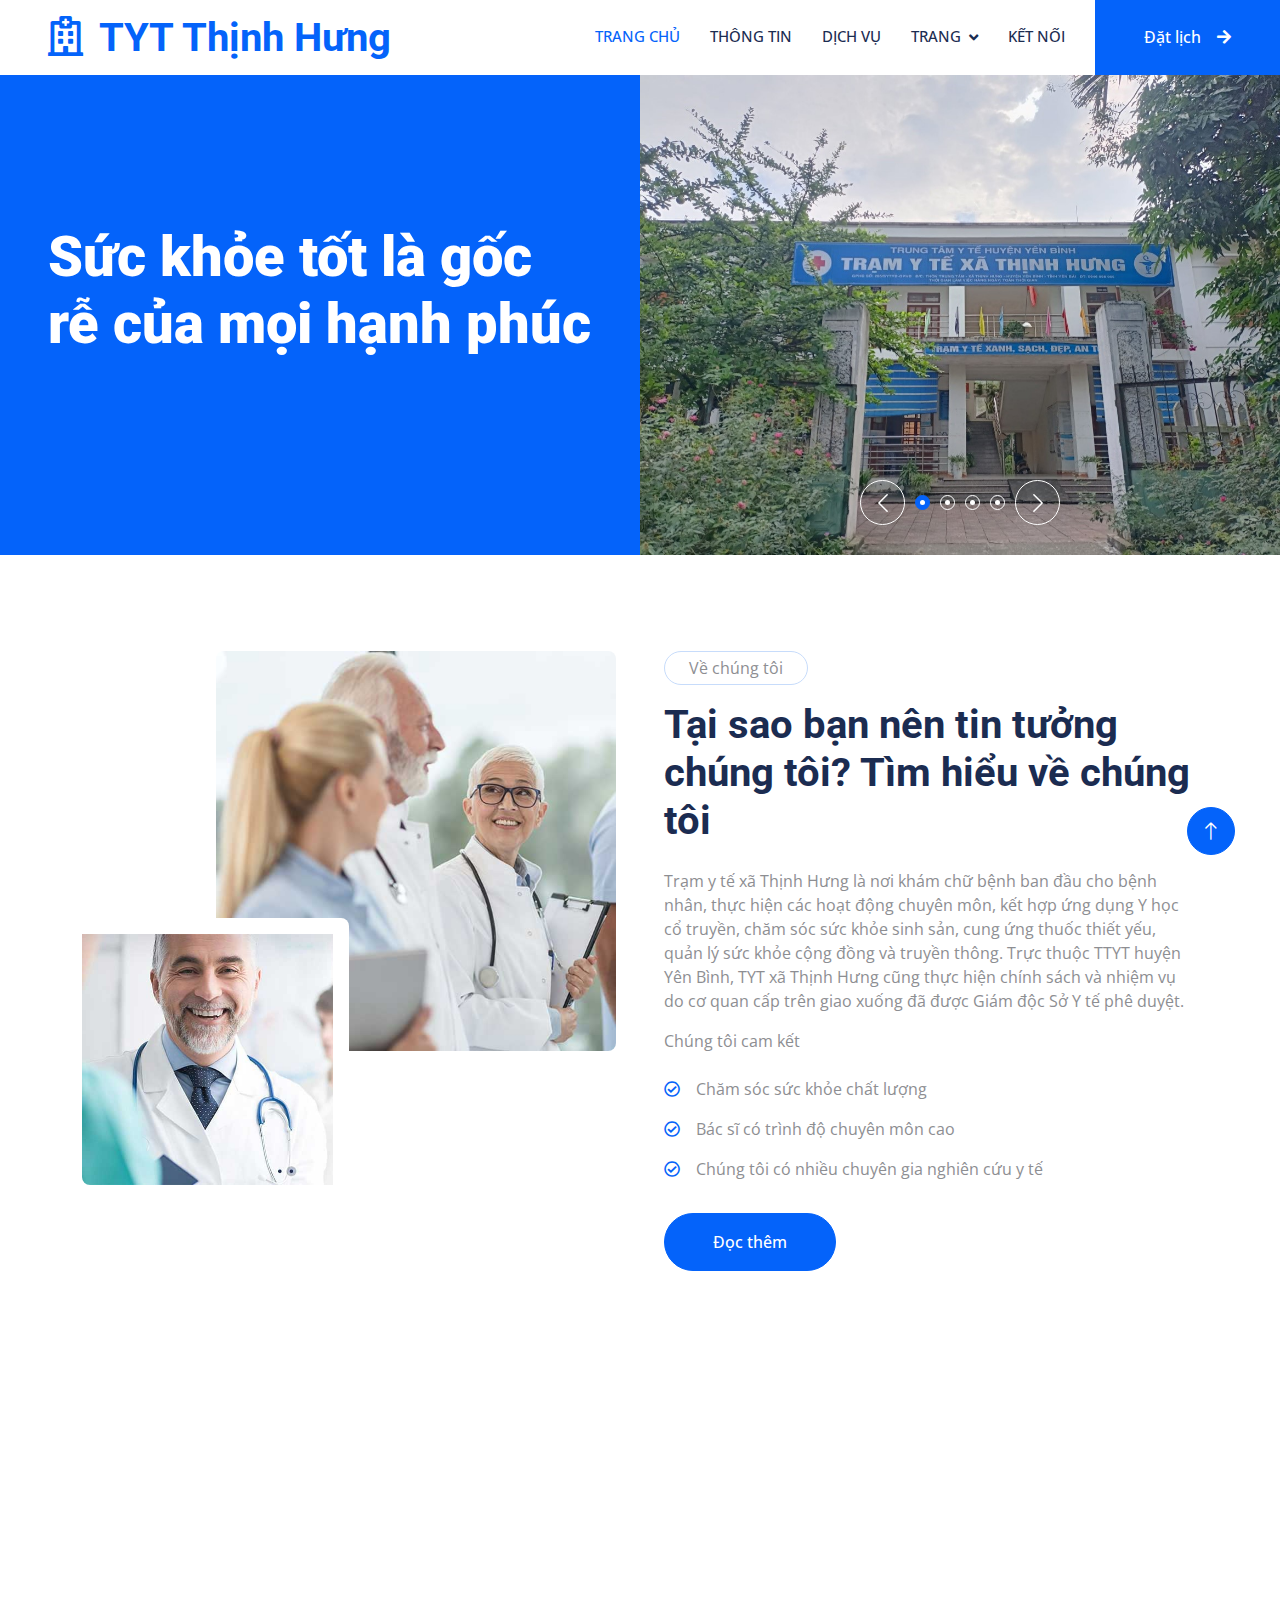
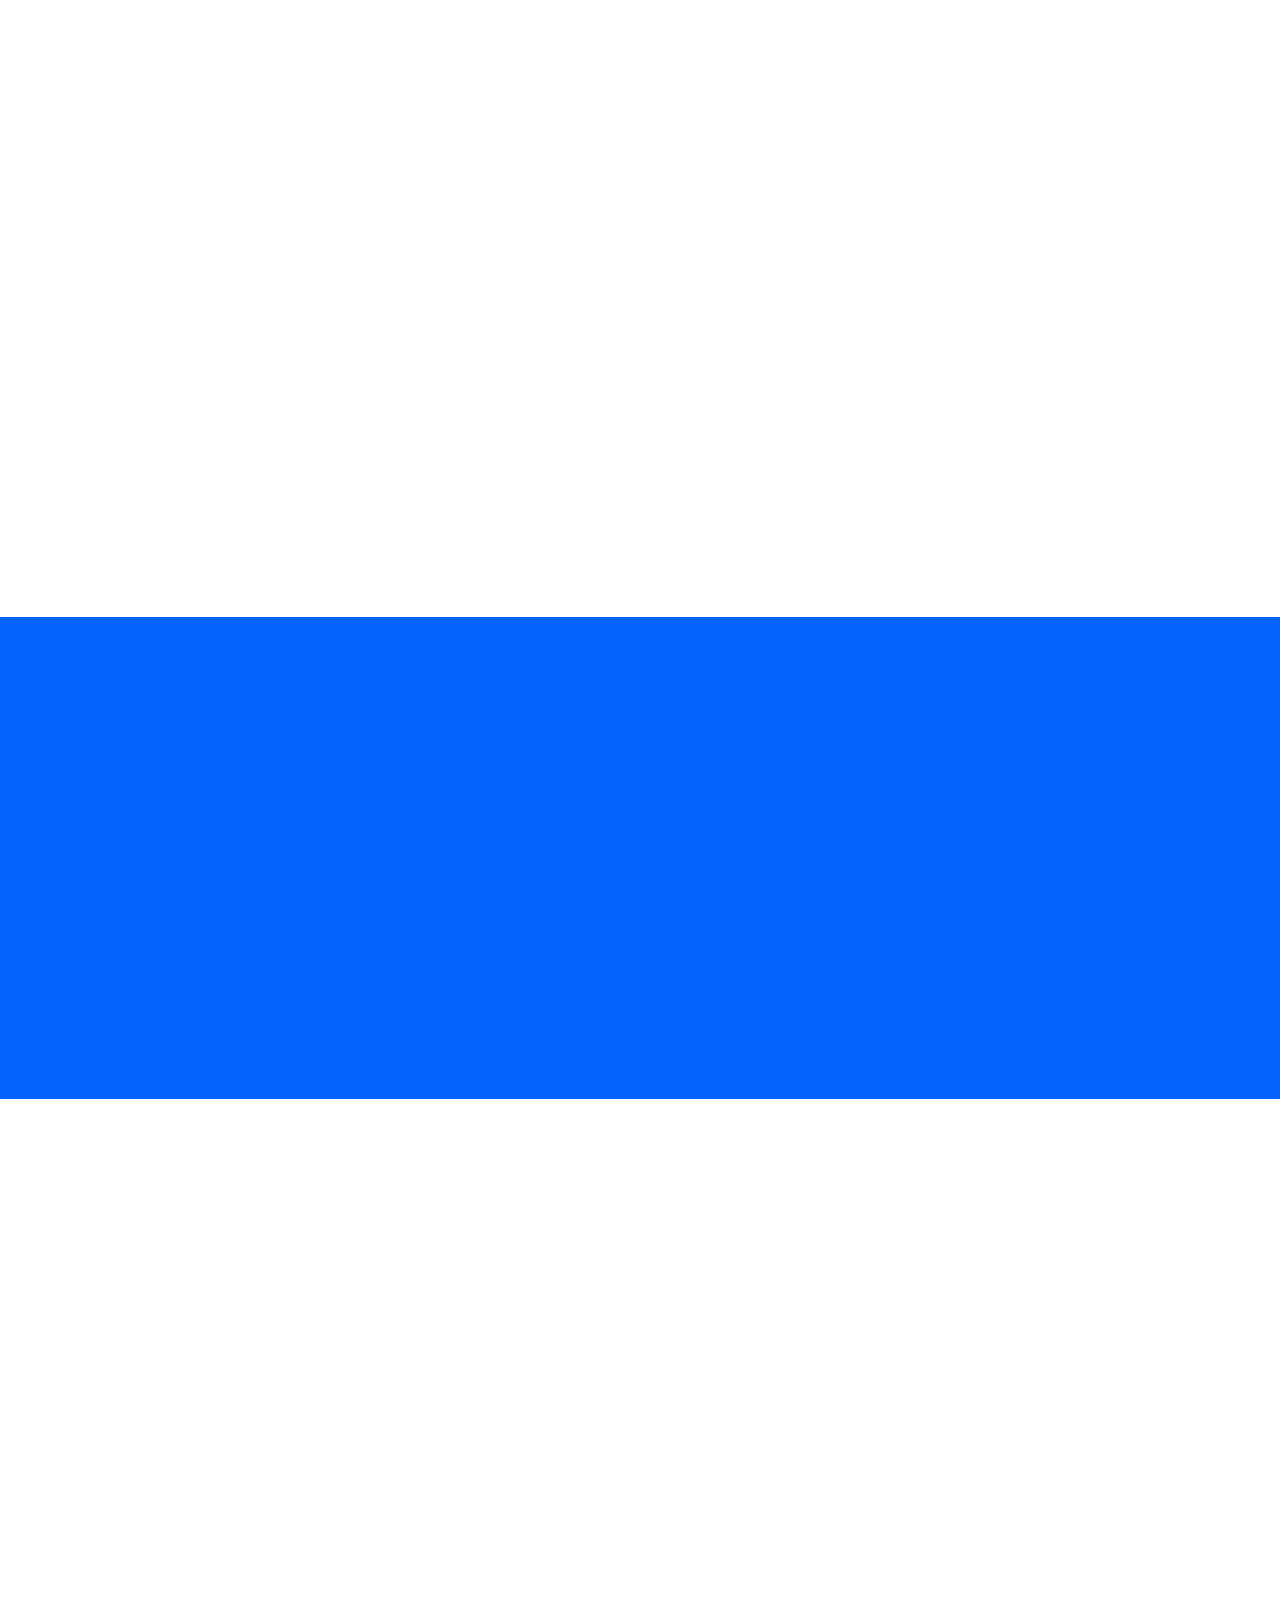
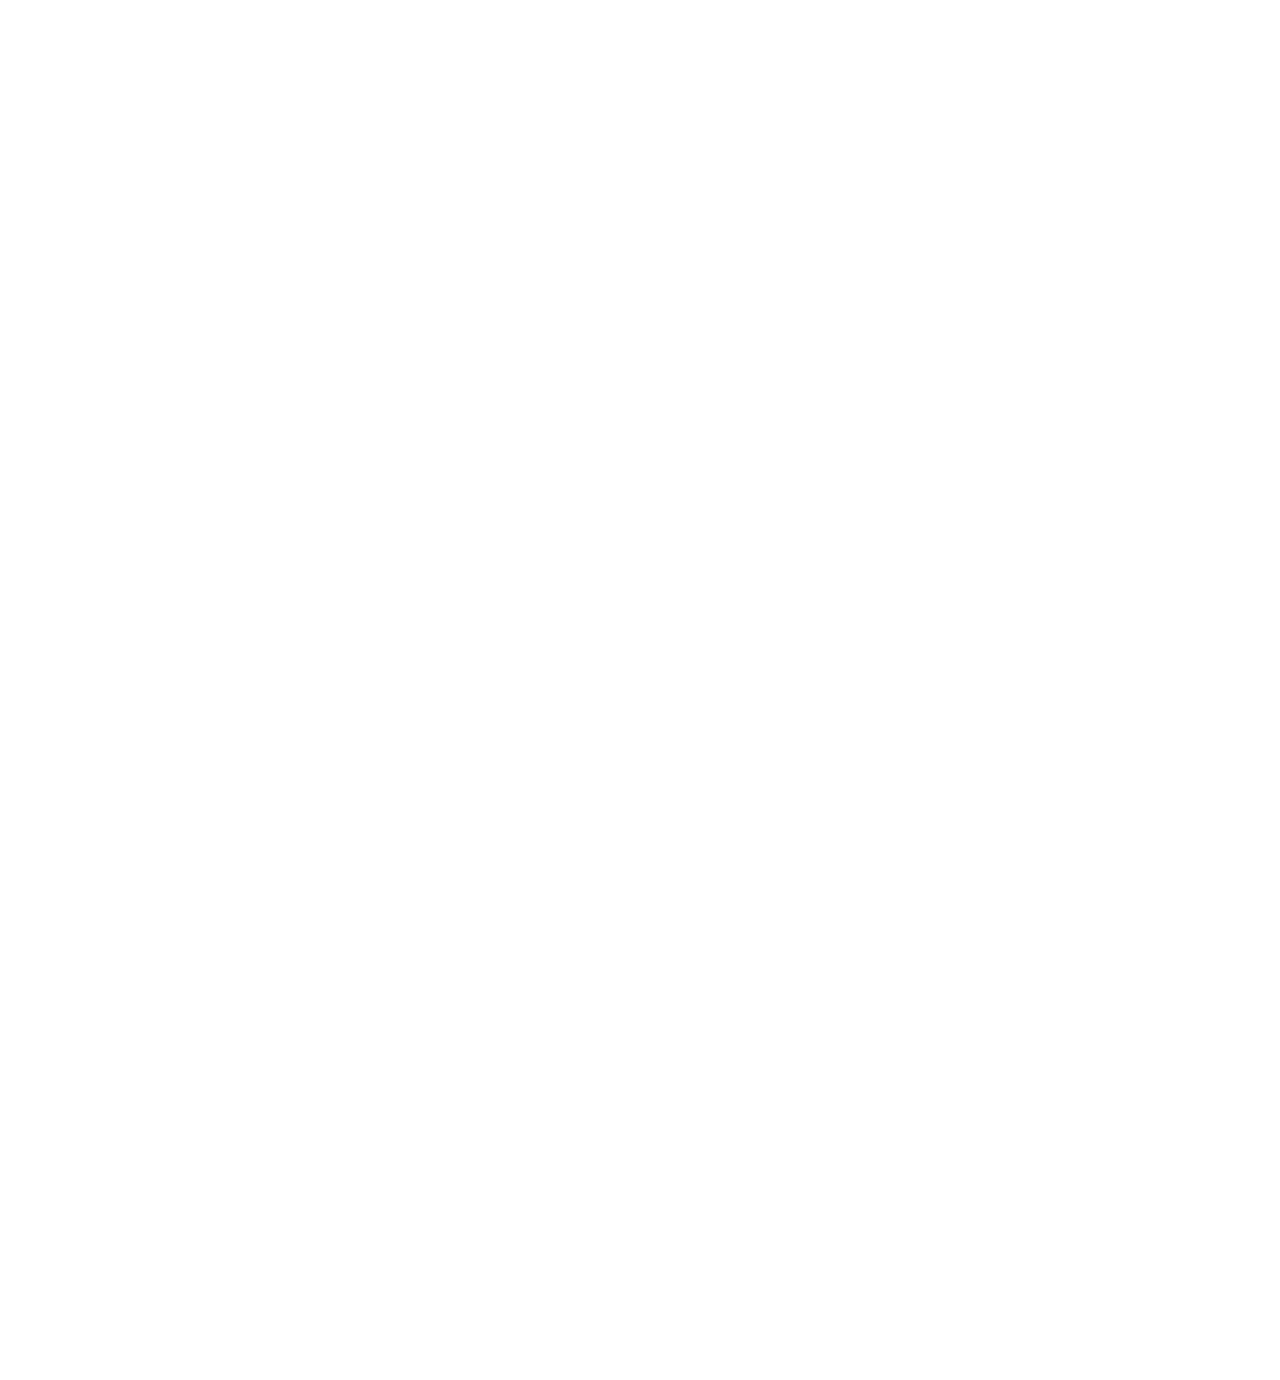
==== commit 7c63c18e: "sadasd" ====
--- a/index.html
+++ b/index.html
@@ -178,7 +178,7 @@
                 <div class="col-lg-6 wow fadeIn" data-wow-delay="0.5s">
                     <p class="d-inline-block border rounded-pill py-1 px-4">Về chúng tôi</p>
                     <h1 class="mb-4">Tại sao bạn nên tin tưởng chúng tôi? Tìm hiểu về chúng tôi</h1>
-                    <p>Trạm y tế xã Thịnh Hưng là nơi khám chữ bệnh ban đầu cho bệnh nhân, thực hiện các hoạt động chuyên môn, kết hợp ứng dụng y học cổ truyền, chăm sóc sức khỏe sinh sản, cung ứng thuốc thiết yếu, quản lý sức khỏe cộng đồng và truyền thông. Trực thuộc TTYT huyện Yên Bình, TYT xã Thịnh Hưng cũng thực hiện chính sách và nhiệm vụ do cơ quan cấp trên giao xuống đã được Giám độc Sở Y tế phê duyệt.
+                    <p>Trạm y tế xã Thịnh Hưng là nơi khám chữ bệnh ban đầu cho bệnh nhân, thực hiện các hoạt động chuyên môn, kết hợp ứng dụng Y học cổ truyền, chăm sóc sức khỏe sinh sản, cung ứng thuốc thiết yếu, quản lý sức khỏe cộng đồng và truyền thông. Trực thuộc TTYT huyện Yên Bình, TYT xã Thịnh Hưng cũng thực hiện chính sách và nhiệm vụ do cơ quan cấp trên giao xuống đã được Giám độc Sở Y tế phê duyệt.
                     </p>
                     <p class="mb-4">Chúng tôi cam kết</p>
                     <p><i class="far fa-check-circle text-primary me-3"></i>Chăm sóc sức khỏe chất lượng</p>
@@ -245,7 +245,7 @@
                         <div class="d-inline-flex align-items-center justify-content-center bg-white rounded-circle mb-4" style="width: 65px; height: 65px;">
                             <i class="fa fa-tooth text-primary fs-4"></i>
                         </div>
-                        <h4 class="mb-3">Phẫu thuật nha khoa</h4>
+                        <h4 class="mb-3">An toàn thực phẩm</h4>
                         <p class="mb-4"></p>
                         <a class="btn" href=""><i class="fa fa-plus text-primary me-3"></i>Read More</a>
                     </div>
@@ -255,7 +255,7 @@
                         <div class="d-inline-flex align-items-center justify-content-center bg-white rounded-circle mb-4" style="width: 65px; height: 65px;">
                             <i class="fa fa-vials text-primary fs-4"></i>
                         </div>
-                        <h4 class="mb-3">Phòng thí nghiệm</h4>
+                        <h4 class="mb-3">Y học cổ truyền</h4>
                         <p class="mb-4"></p>
                         <a class="btn" href=""><i class="fa fa-plus text-primary me-3"></i>Read More</a>
                     </div>
@@ -550,8 +550,8 @@
                     <a class="btn btn-link" href="">Tiêm phòng</a>
                     <a class="btn btn-link" href="">Khám tổng quát sức khỏe</a>
                     <a class="btn btn-link" href="">Sơ cứu y tế</a>
-                    <a class="btn btn-link" href="">Phẫu thuật nha khoa</a>
-                    <a class="btn btn-link" href="">Phòng thí nghiệm</a>
+                    <a class="btn btn-link" href="">An toàn thực phẩm</a>
+                    <a class="btn btn-link" href="">Y học cổ truyền</a>
                 </div>
                 <div class="col-lg-3 col-md-6">
                     <h5 class="text-light mb-4">Phụ lục</h5>
@@ -579,7 +579,7 @@
                     </div>
                     <div class="col-md-6 text-center text-md-end">
                         <!--/*** This template is free as long as you keep the footer author’s credit link/attribution link/backlink. If you'd like to use the template without the footer author’s credit link/attribution link/backlink, you can purchase the Credit Removal License from "https://htmlcodex.com/credit-removal". Thank you for your support. ***/-->
-                        Designed By <a class="border-bottom" href="">ThienBK</a>
+                        Designed By <a class="border-bottom" href="">QuynhHuong</a>
                     </div>
                 </div>
             </div>
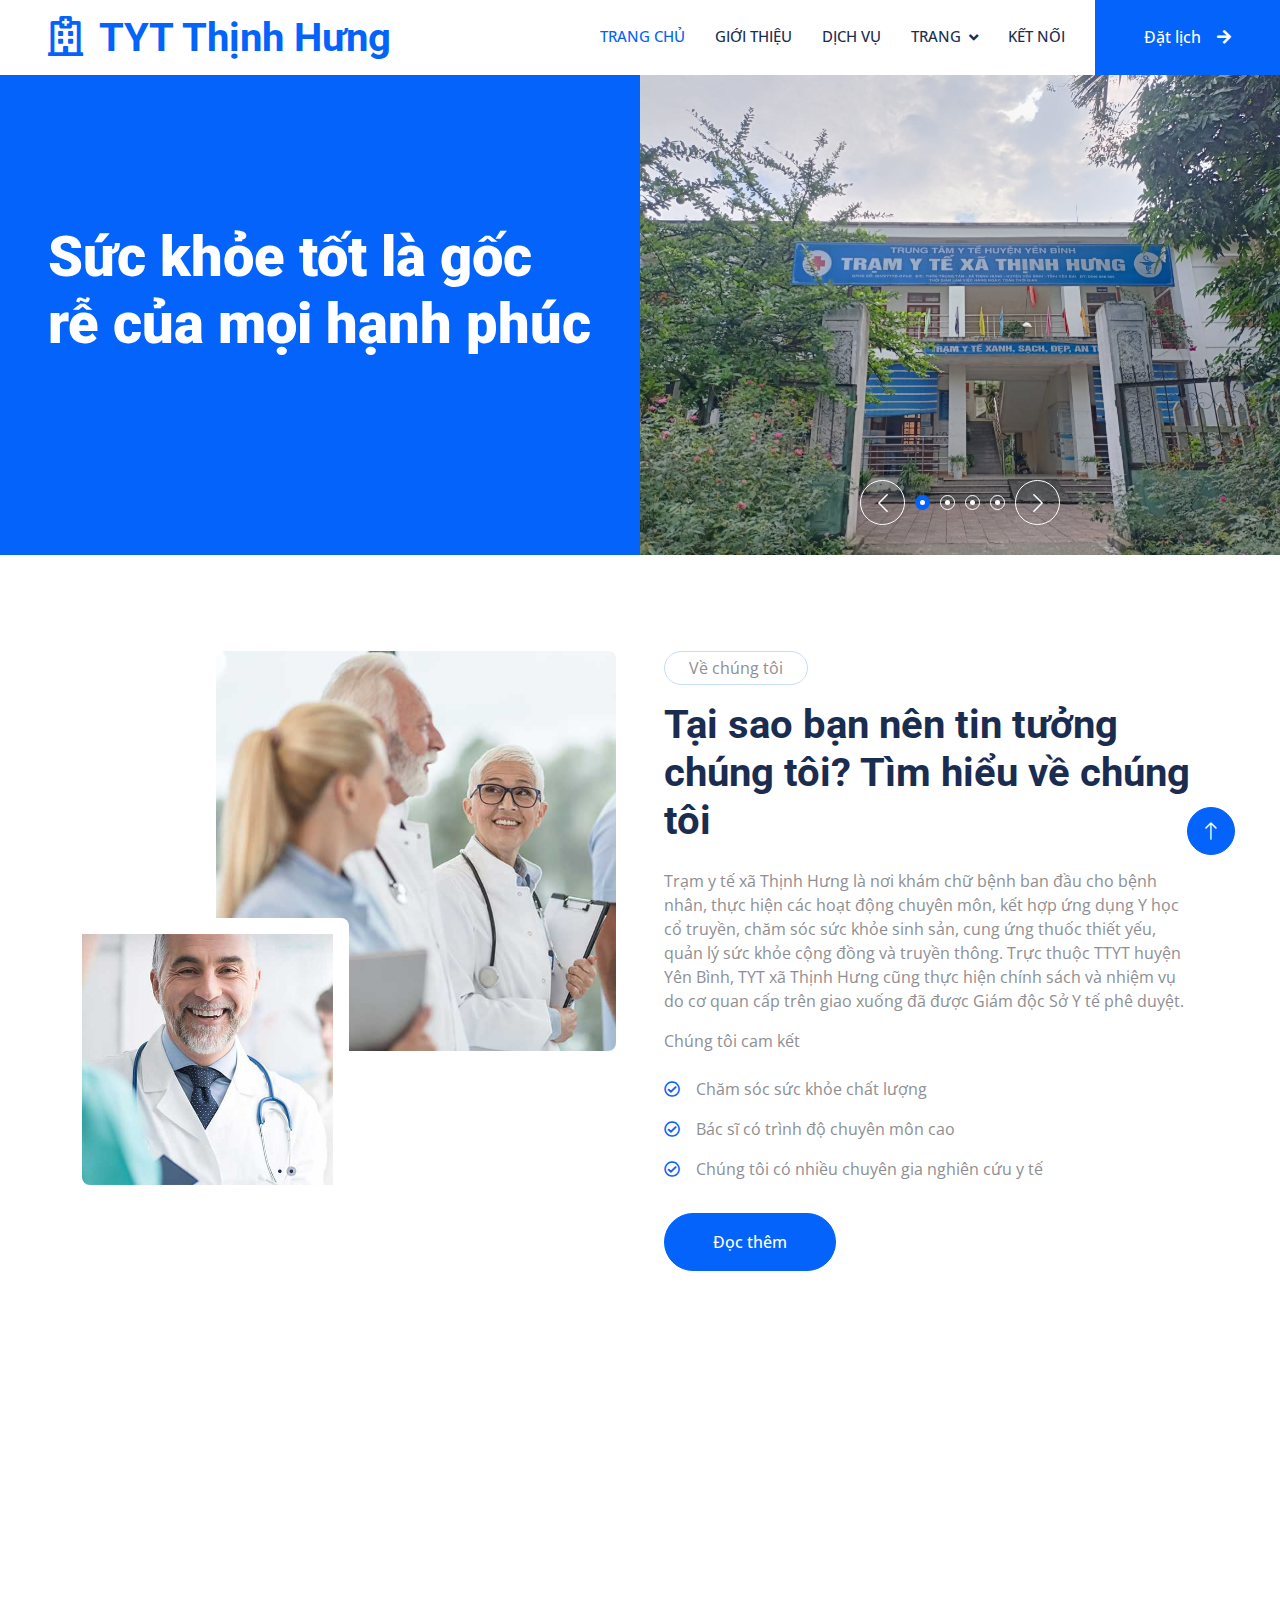
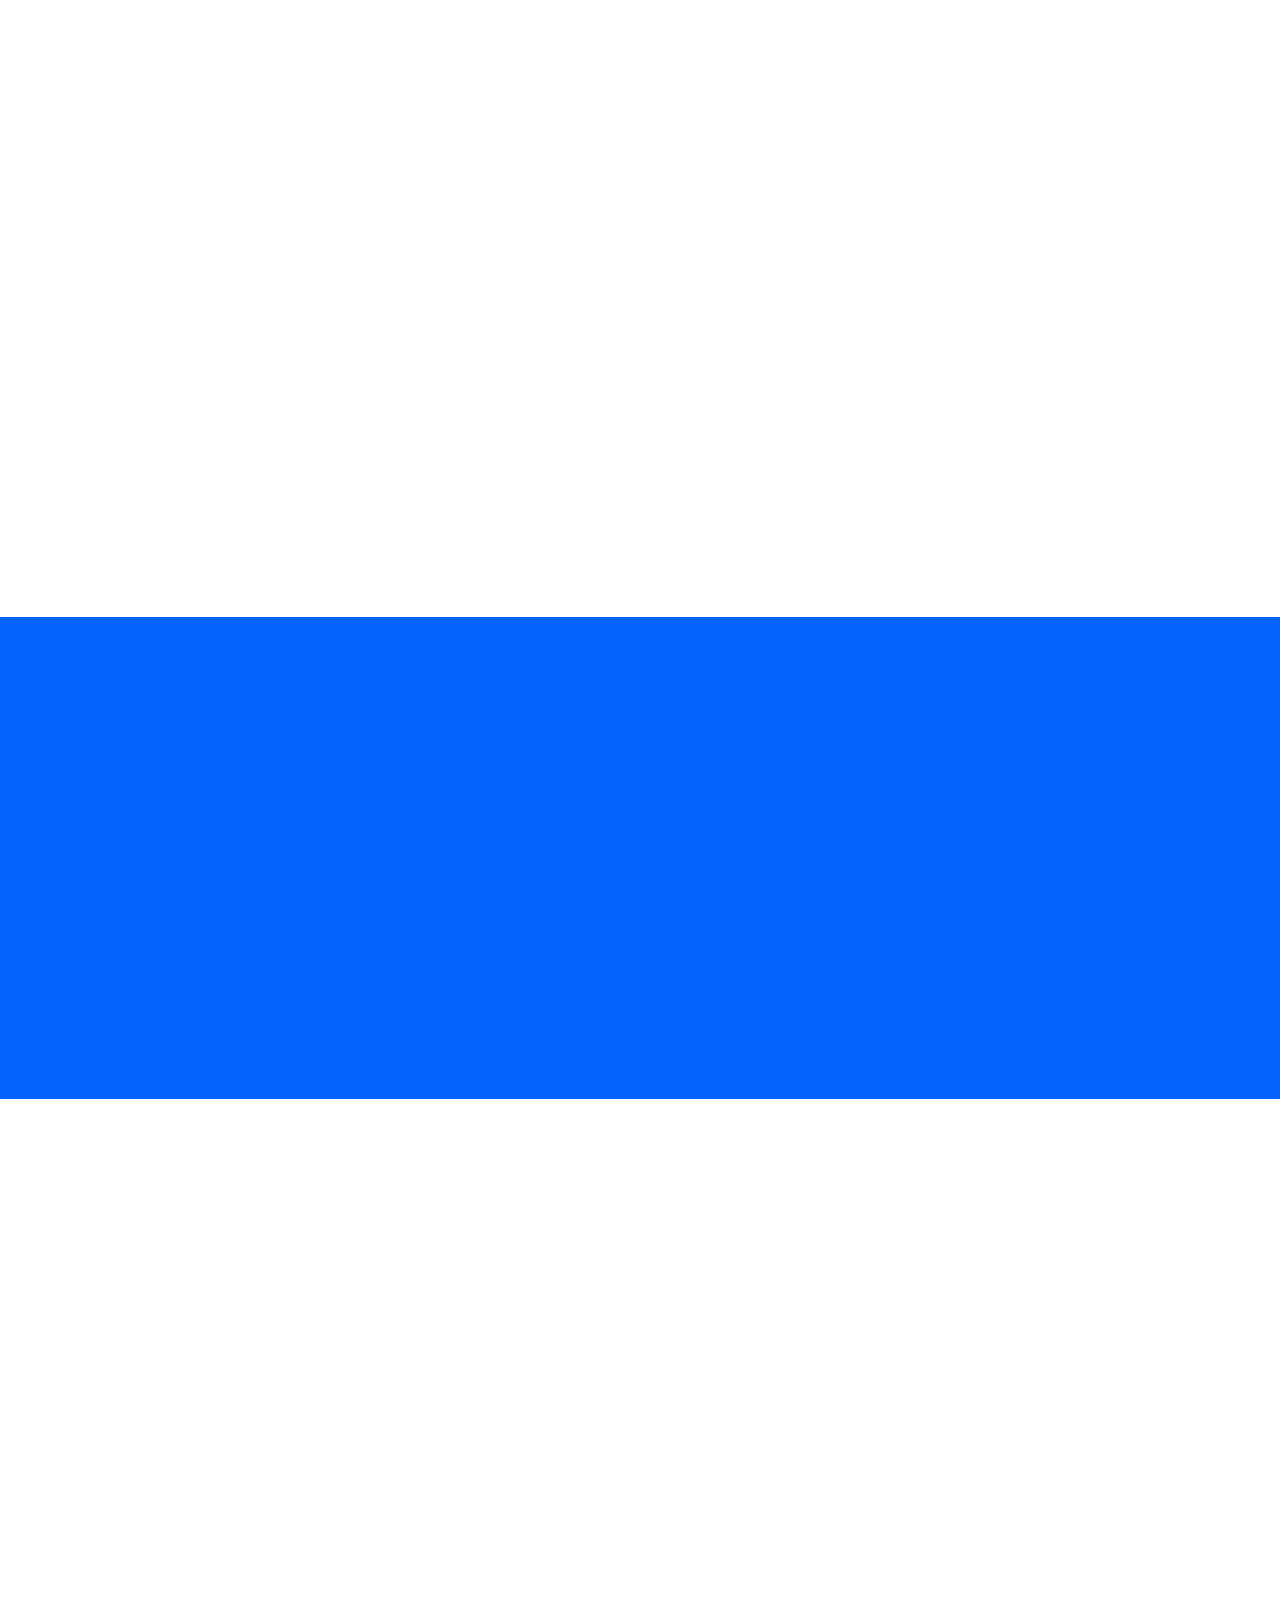
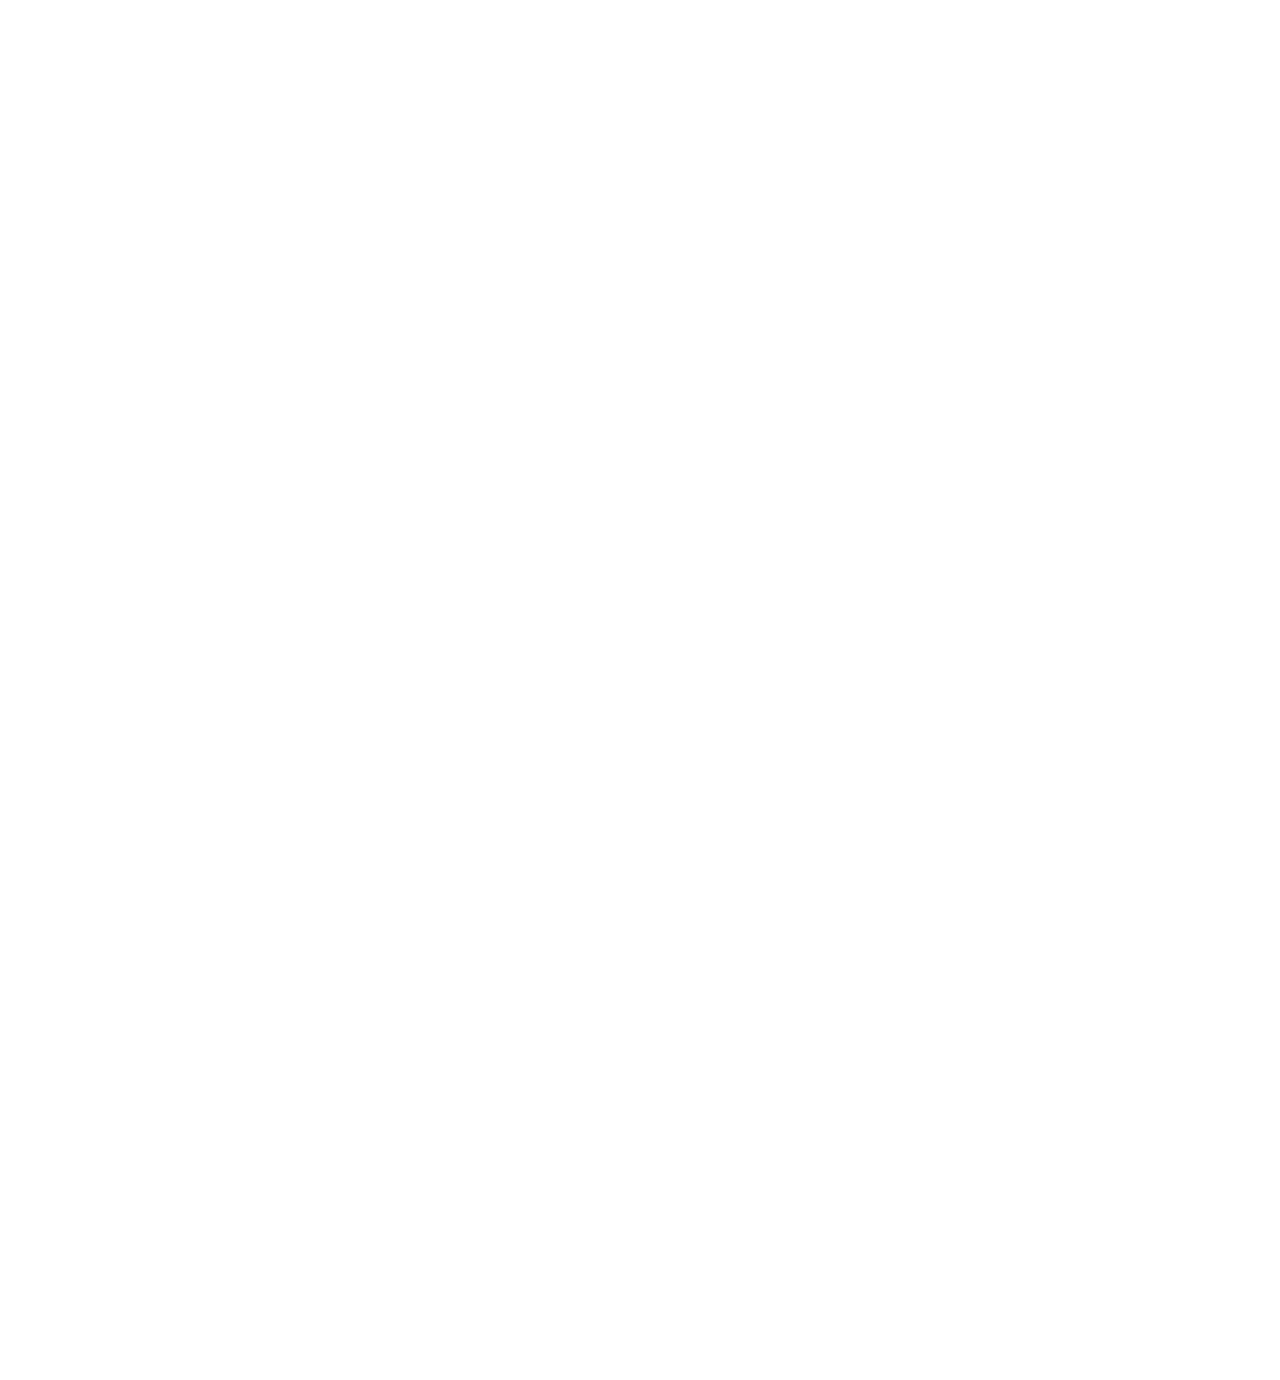
==== commit 5072f0f2: "Dfsdf" ====
--- a/index.html
+++ b/index.html
@@ -86,7 +86,7 @@
         <div class="collapse navbar-collapse" id="navbarCollapse">
             <div class="navbar-nav ms-auto p-4 p-lg-0">
                 <a href="index.html" class="nav-item nav-link active">Trang chủ</a>
-                <a href="about.html" class="nav-item nav-link">Thông tin</a>
+                <a href="about.html" class="nav-item nav-link">Giới thiệu</a>
                 <a href="service.html" class="nav-item nav-link">Dịch vụ</a>
                 <div class="nav-item dropdown">
                     <a href="#" class="nav-link dropdown-toggle" data-bs-toggle="dropdown">Trang</a>
@@ -579,7 +579,7 @@
                     </div>
                     <div class="col-md-6 text-center text-md-end">
                         <!--/*** This template is free as long as you keep the footer author’s credit link/attribution link/backlink. If you'd like to use the template without the footer author’s credit link/attribution link/backlink, you can purchase the Credit Removal License from "https://htmlcodex.com/credit-removal". Thank you for your support. ***/-->
-                        Designed By <a class="border-bottom" href="">QuynhHuong</a>
+                         
                     </div>
                 </div>
             </div>
--- a/css/style.css
+++ b/css/style.css
@@ -3,6 +3,13 @@
     --primary: #0463FA;
     --light: #EFF5FF;
     --dark: #1B2C51;
+}
+
+#moreText {
+    display: none;
+}
+#moreTextHD {
+    display: none;
 }
 
 .fw-medium {
@@ -104,7 +111,7 @@
 }
 
 @media (max-width: 991.98px) {
-    .navbar .navbar-nav .nav-link  {
+    .navbar .navbar-nav .nav-link {
         margin-right: 0;
         padding: 10px 0;
     }
@@ -240,7 +247,7 @@
     text-shadow: 0 0 30px rgba(0, 0, 0, .1);
 }
 
-.breadcrumb-item + .breadcrumb-item::before {
+.breadcrumb-item+.breadcrumb-item::before {
     color: var(--light);
 }
 
@@ -278,19 +285,19 @@
         max-width: 100% !important;
     }
 
-    .feature-text  {
+    .feature-text {
         padding-left: calc(((100% - 960px) / 2) + .75rem);
     }
 }
 
 @media (min-width: 1200px) {
-    .feature-text  {
+    .feature-text {
         padding-left: calc(((100% - 1140px) / 2) + .75rem);
     }
 }
 
 @media (min-width: 1400px) {
-    .feature-text  {
+    .feature-text {
         padding-left: calc(((100% - 1320px) / 2) + .75rem);
     }
 }
@@ -392,6 +399,7 @@
 }
 
 @media (min-width: 768px) {
+
     .testimonial-carousel::before,
     .testimonial-carousel::after {
         width: 200px;
@@ -399,6 +407,7 @@
 }
 
 @media (min-width: 992px) {
+
     .testimonial-carousel::before,
     .testimonial-carousel::after {
         width: 300px;
@@ -427,7 +436,7 @@
 
 .testimonial-carousel .owl-item.center .testimonial-item img {
     background: var(--primary) !important;
-} 
+}
 
 .testimonial-carousel .owl-nav {
     position: absolute;
@@ -516,4 +525,4 @@
 
 .footer .copyright a:hover {
     color: var(--primary);
-}
+}